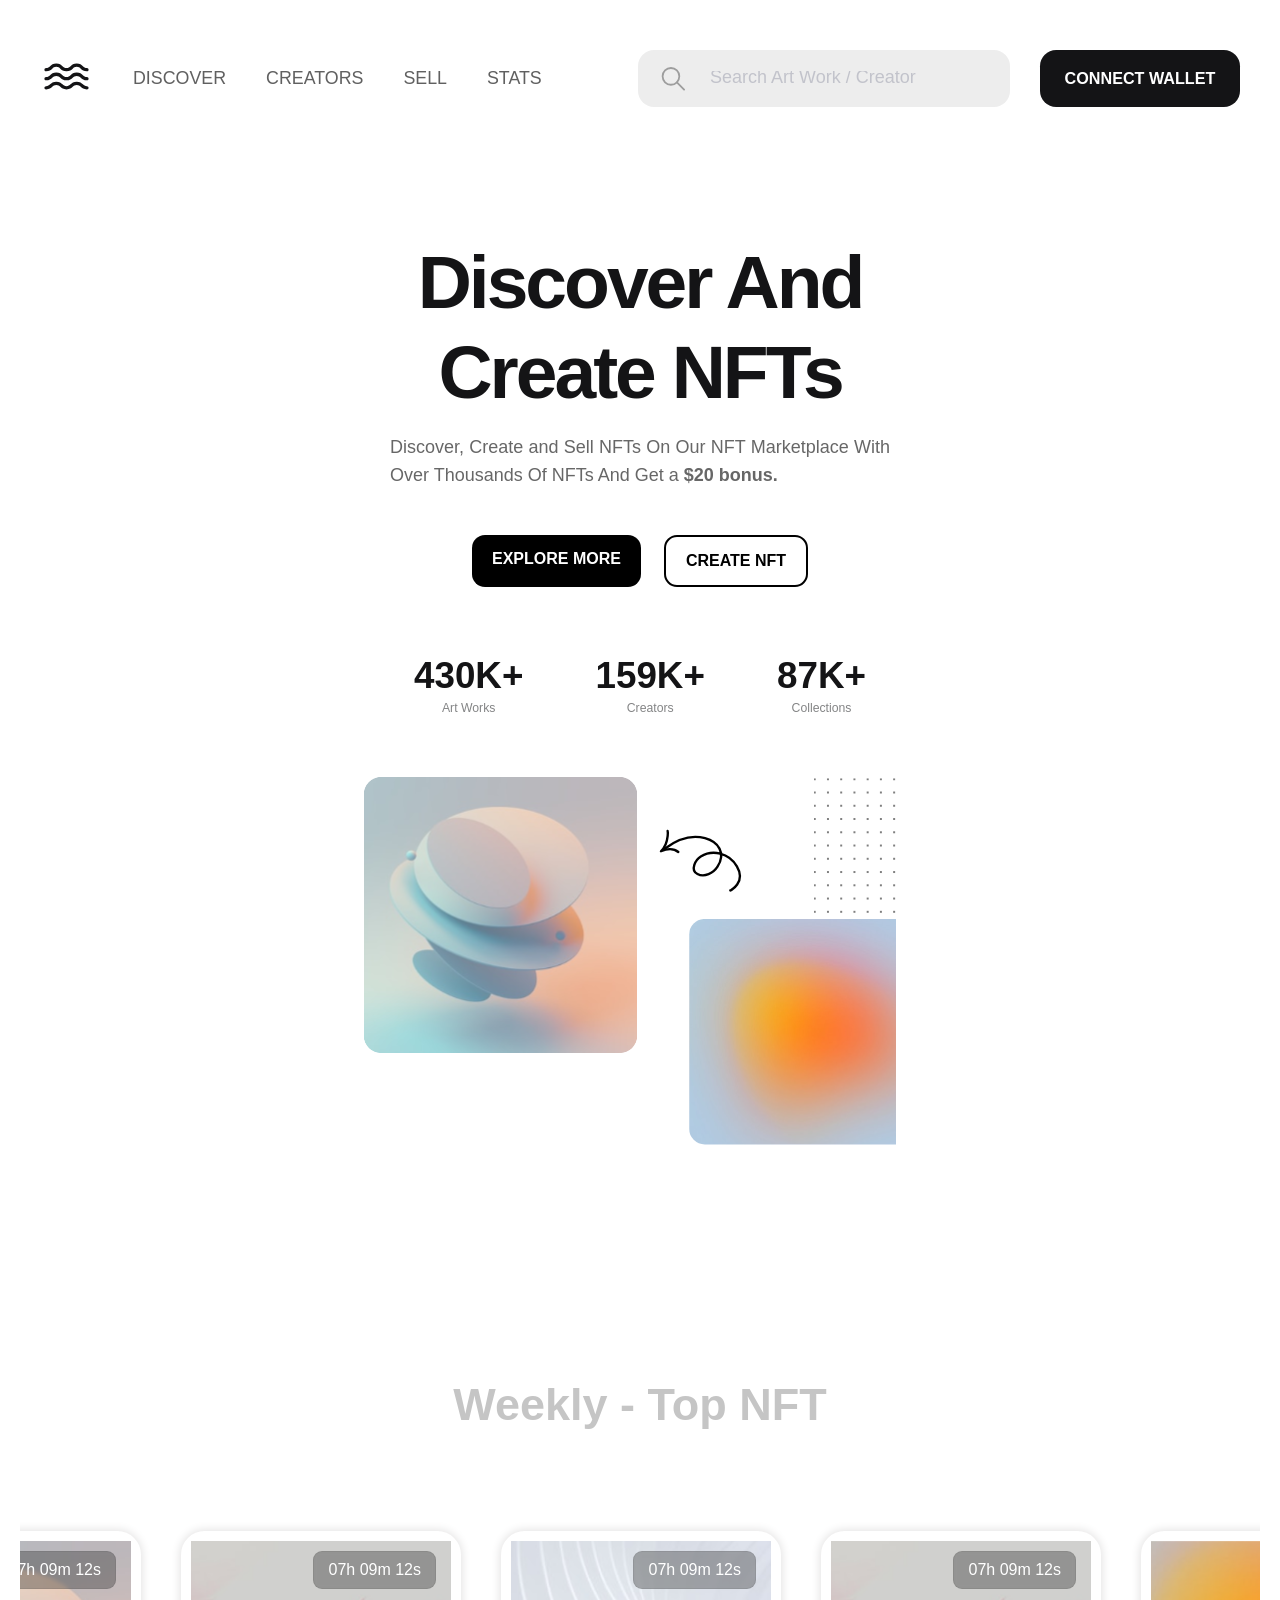
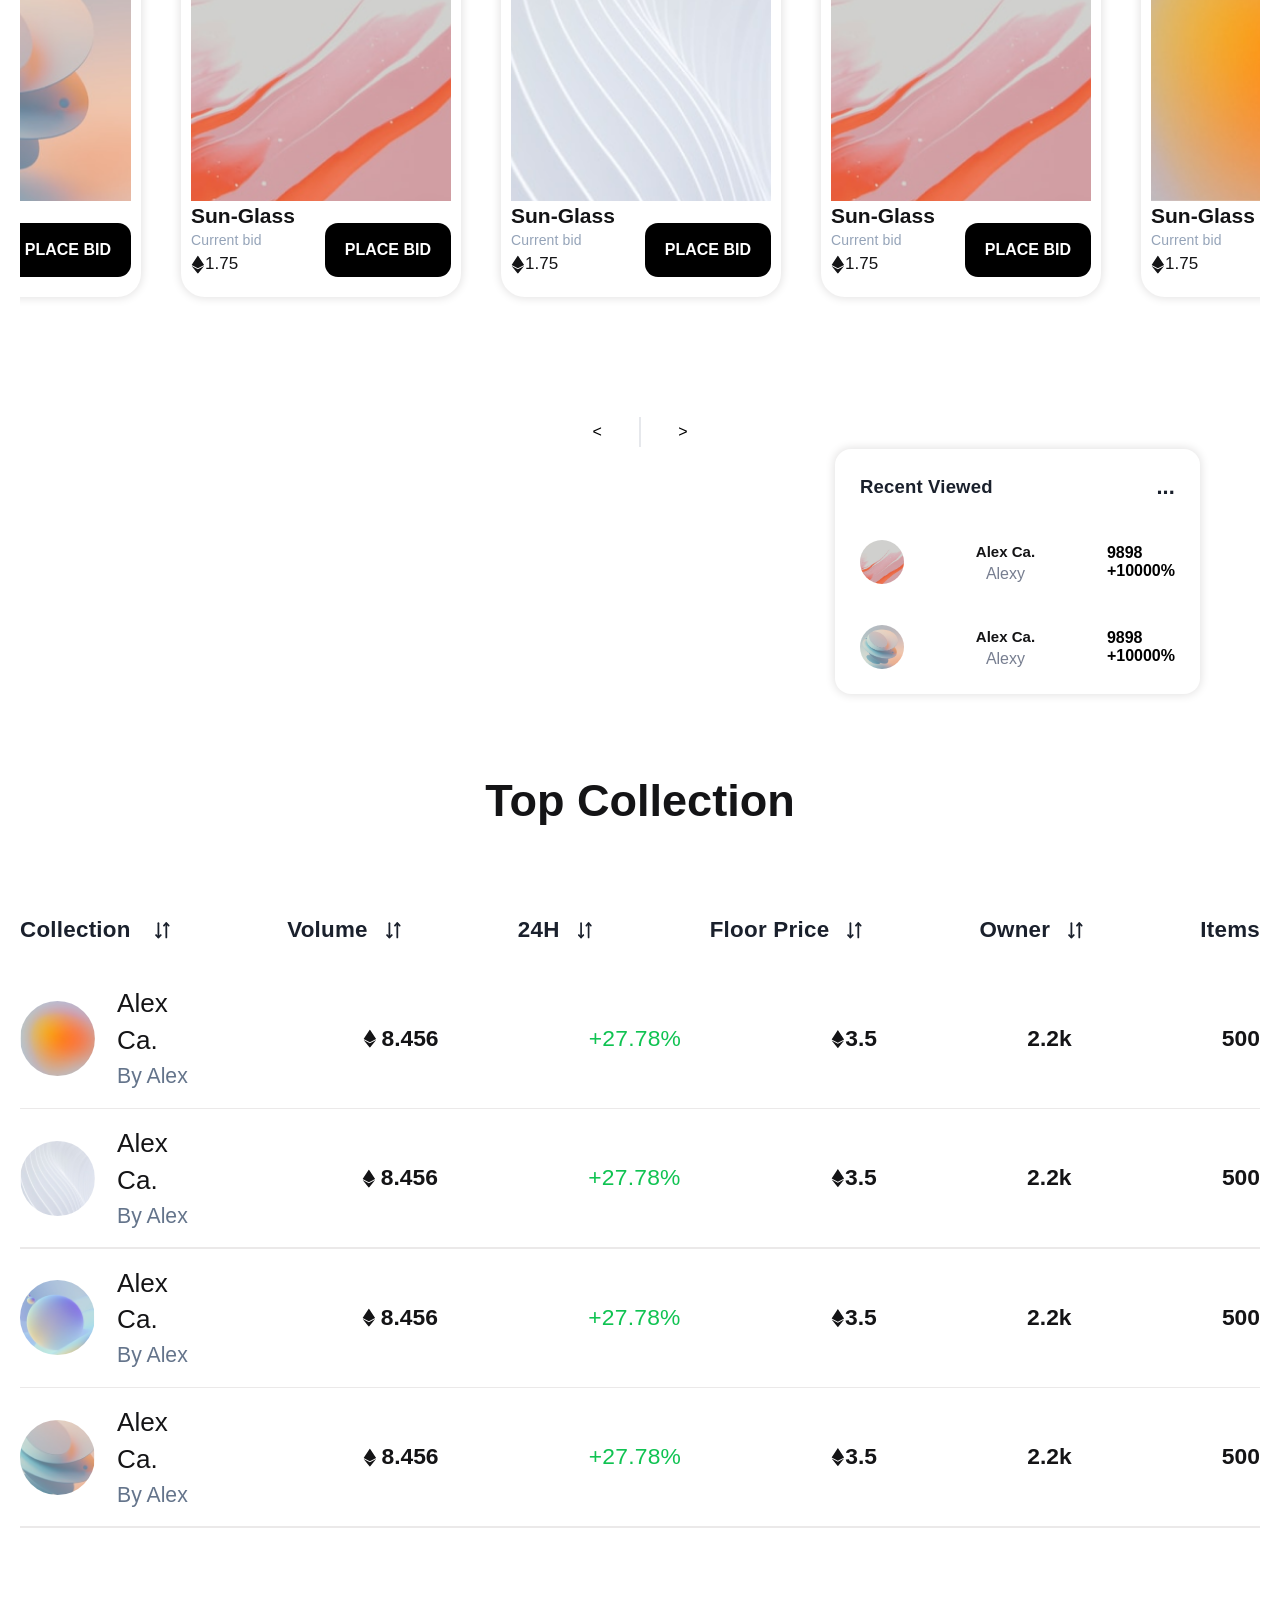
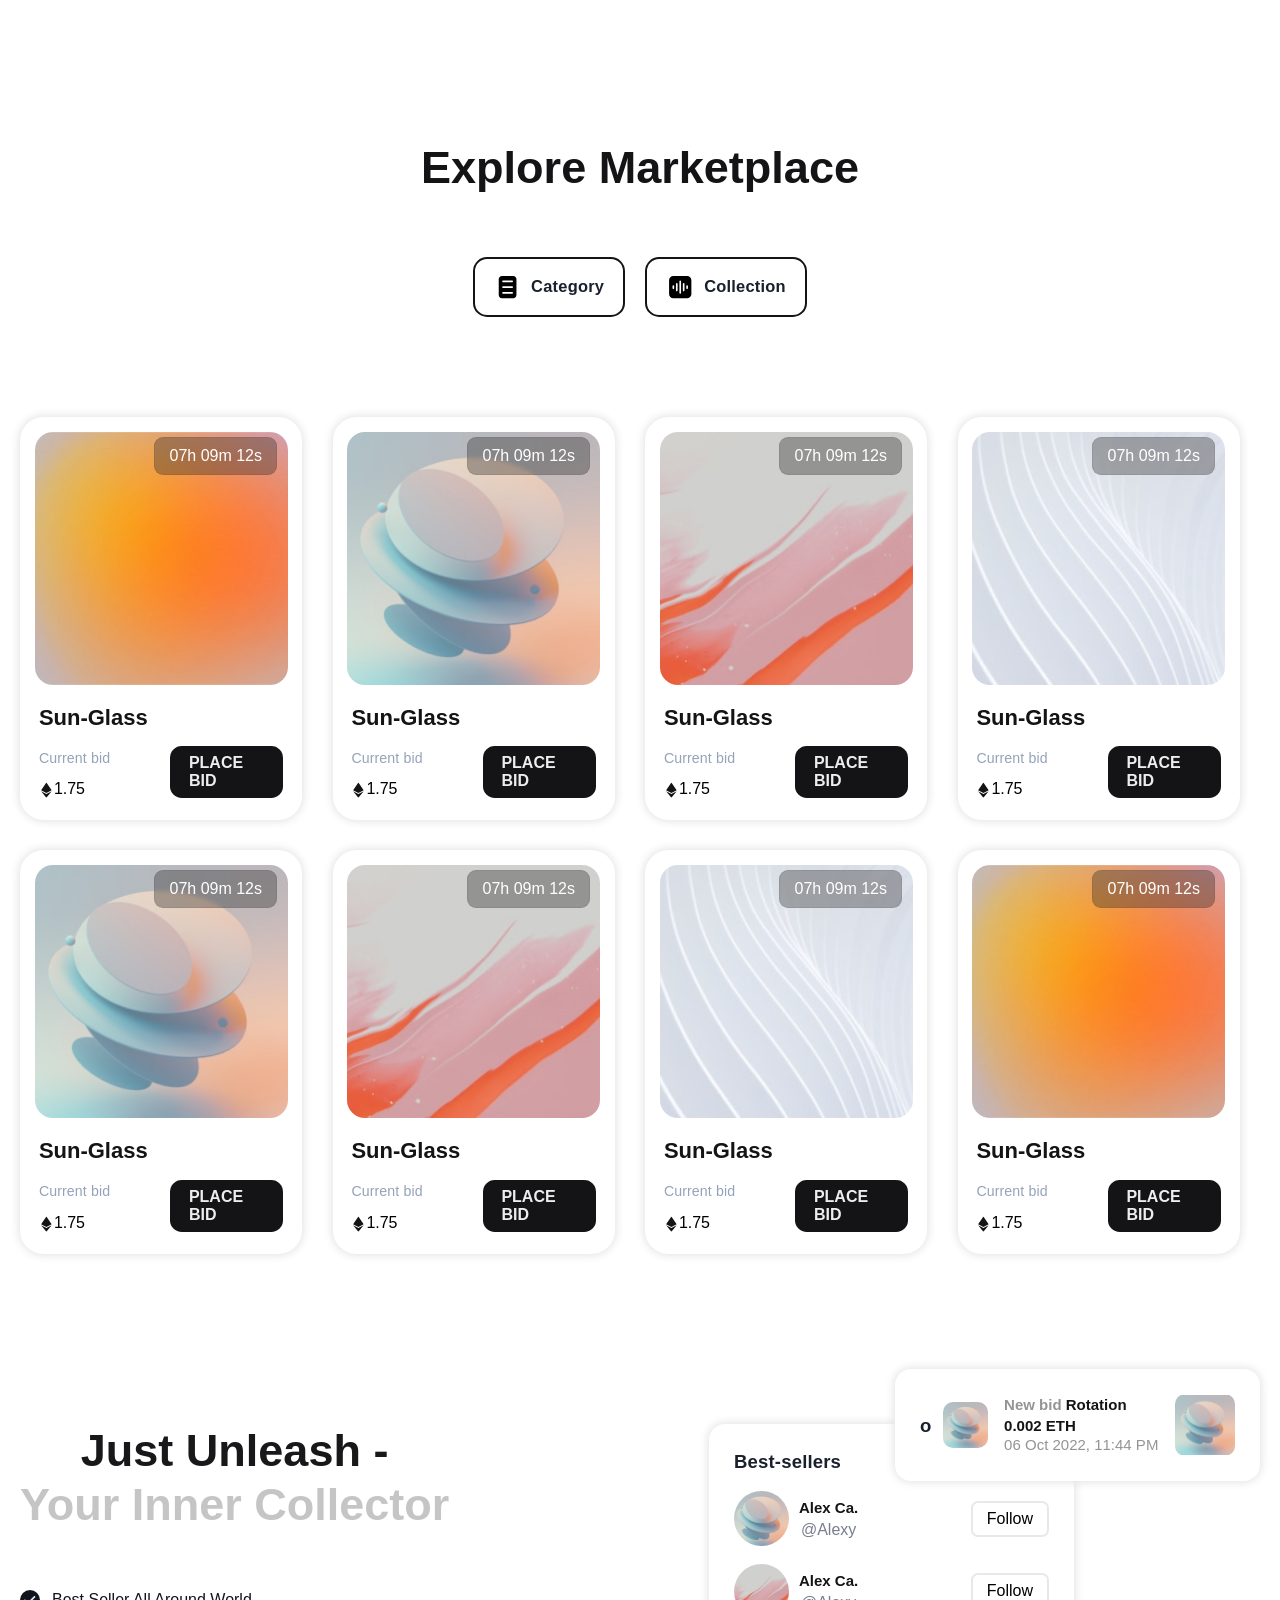
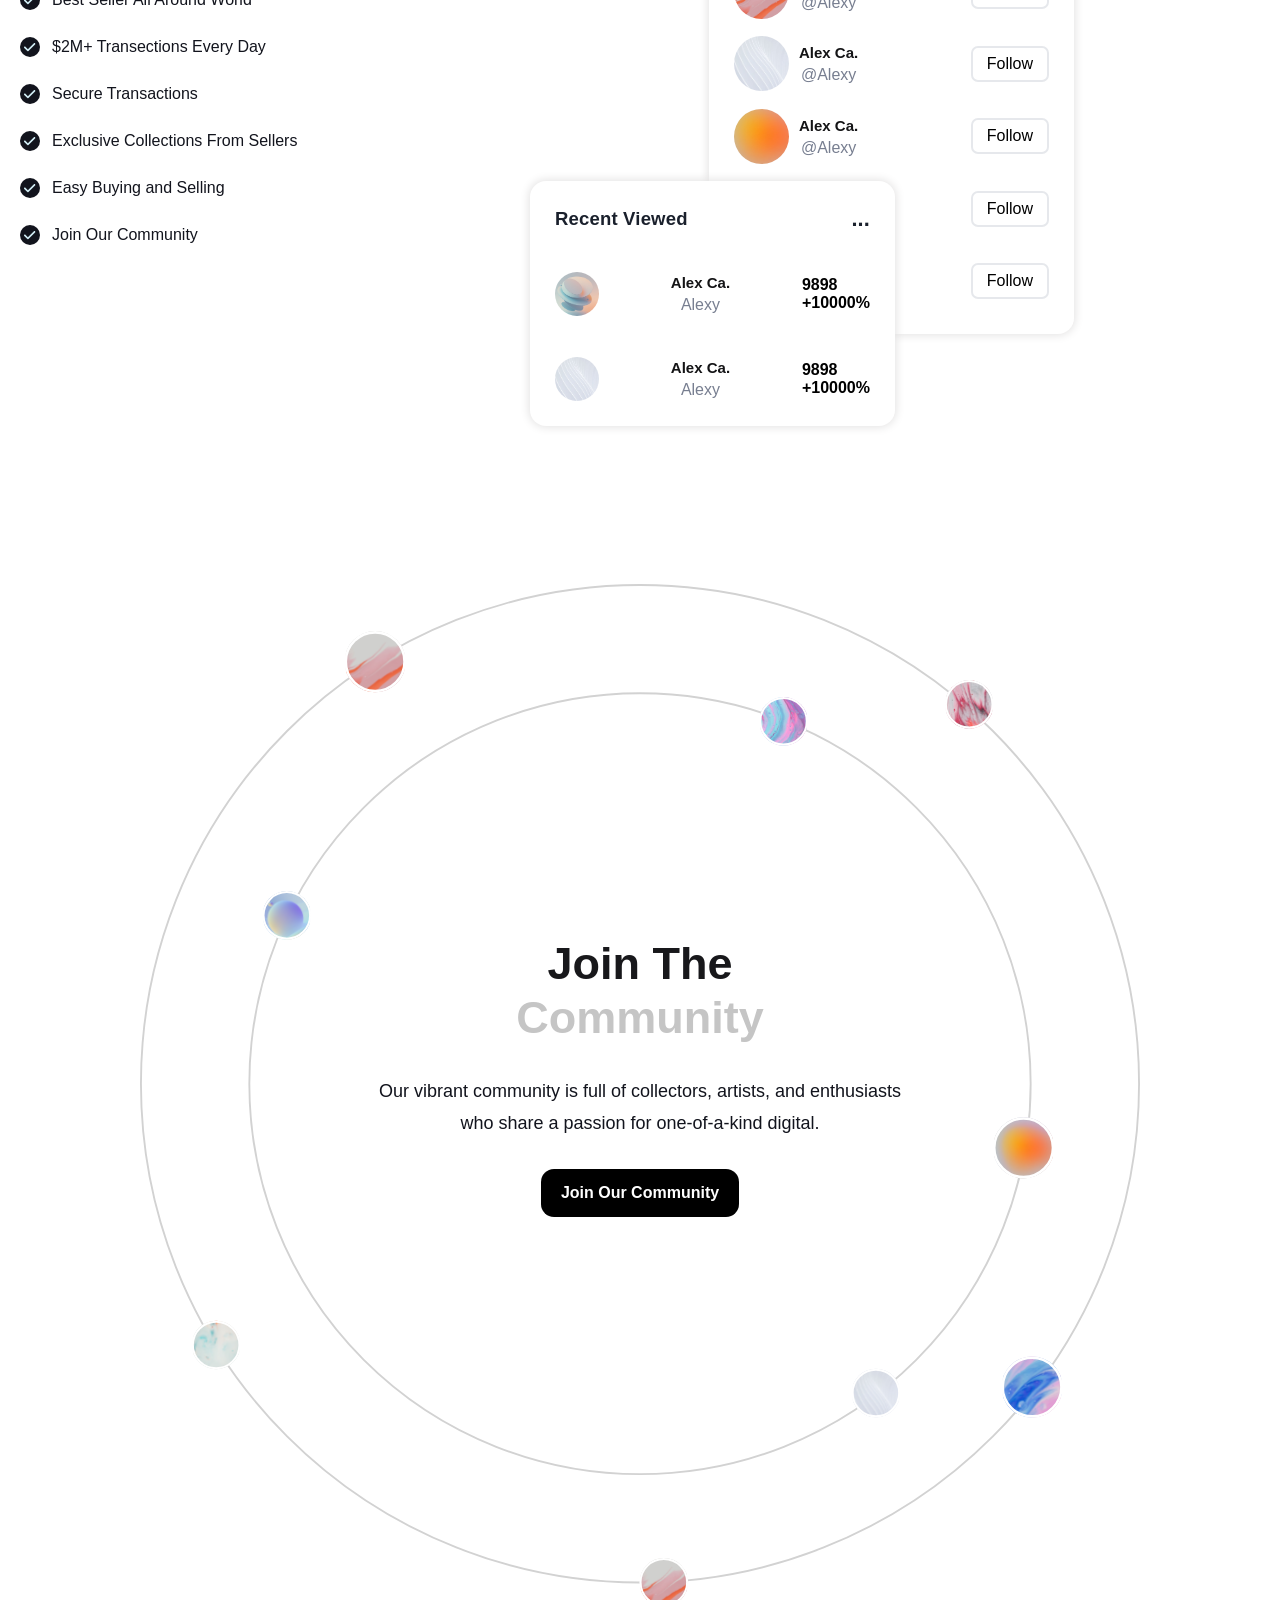
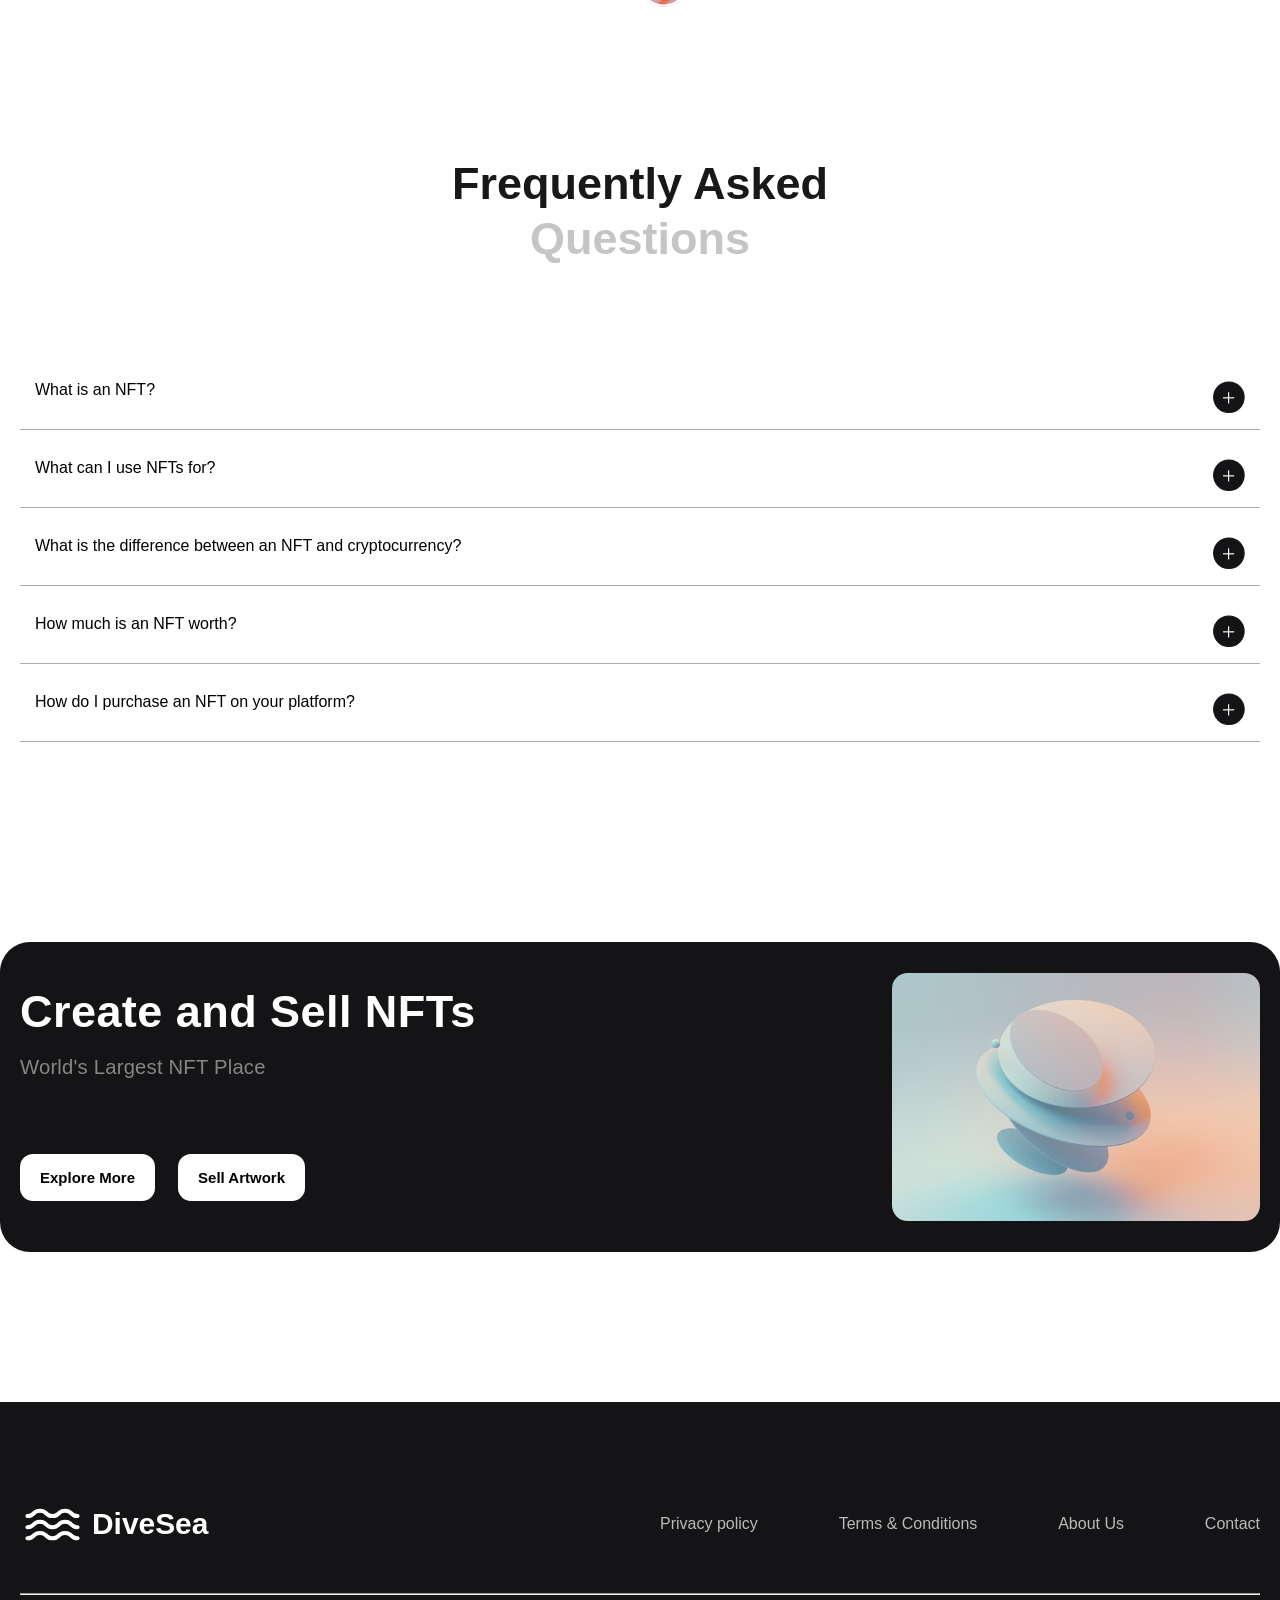
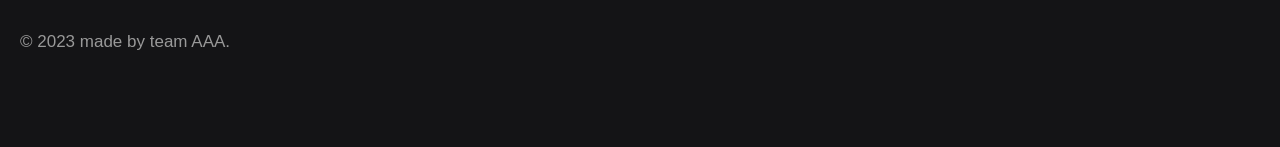
==== index.html @ f37e73a5 "navbar adaptation" ====
<!DOCTYPE html>
<html lang="en">
<head>
    <meta charset="UTF-8">
    <meta name="viewport" content="width=device-width, initial-scale=1.0">
    <meta property="og:title" content="Discover And Create NFTs" />
    <meta property="og:description" content="SOSISKA V TESTE < SAMSA" />
    <meta property="og:type" content="website" />
    <meta property="og:locale" content="en_US" />
    <!-- <meta property="og:image" content="" /> -->

    <title>DiveSea. Discover And Create NFTs</title>

    <link rel="shortcut icon" href="./images/ethereum-white.svg" type="image/x-icon">
    <link rel="stylesheet" href="./style.css">
    <link rel="stylesheet" href="./media.css">
    <link href="https://fonts.cdnfonts.com/css/inter" rel="stylesheet">
    <link rel="stylesheet" href="https://cdn.jsdelivr.net/npm/swiper@11/swiper-bundle.min.css"/>
    <link rel="stylesheet" href="https://cdnjs.cloudflare.com/ajax/libs/animate.css/4.1.1/animate.min.css"/>

    <script src="https://cdn.jsdelivr.net/npm/swiper@11/swiper-bundle.min.js"></script>
    <script src="./js/wow.min.js"></script>
    <script>
        new WOW().init();
    </script>
</head>
<body>
    <header class="container">
        <nav class="nav" id="nav">
            <ul class="nav-left" id="nav-left">
                <a href="./index.html" class="s-none" id="s-none"><img src="./images/Nav-Logo.svg" alt="" class="icon"></a>
                <a href="./html/Discover.html"><li class="header__link link">Discover</li></a>
                <a href="./html/Creators.html"><li class="header__link link">Creators</li></a>
                <a href="./html/Sell.html"><li class="header__link link">Sell</li></a>
                <a href="./html/Stats.html"><li class="header__link link">Stats</li></a>
            </ul>
            <div class="nav-right" id="nav-right">
                <div class="input nav-input">
                    <img src="./images/search.svg" alt="search">
                    <input type="text" placeholder="Search Art Work / Creator" class="input-in">
                </div>
                <a href="./html/Wallet.html" class="btn wallet">Connect Wallet <img src="" alt=""></a>
            </div>
            <img src="./images/burger-menu-svgrepo-com.svg" alt="" class="menu" id="menu">
            <div class="cover" id="cover"><img src="./images/back.svg" alt="back" class="back" id="back"></div>
        </nav>
    </header>

    <section class="landing-page pad">
        <div class="left-landing">
            <p class="big-text">Discover And Create NFTs</p>
            <p class="small-text">Discover, Create and Sell NFTs On Our NFT Marketplace With Over Thousands Of NFTs And Get a <strong>$20 bonus.</strong></p>
            <div class="two-buttons">
                <a href="#" class="ggg">EXPLORE MORE</a>
                <a href="./html/Sell.html" class="gg">CREATE NFT</a>
            </div>
            <div class="data">
                <div class="data-item">
                    <p class="bigger-text-data">430K+</p>
                    <p class="smaller-text-data">Art Works</p>
                </div>
                <div class="data-item">
                    <p class="bigger-text-data">159K+</p>
                    <p class="smaller-text-data">Creators</p>
                </div>
                <div class="data-item">
                    <p class="bigger-text-data">87K+</p>
                    <p class="smaller-text-data">Collections</p>
                </div>
            </div>
        </div>
        <div class="right-landing">
            <img src="./images/landing_left.svg" alt="" class="right-left">
            <img src="./images/landing_right.svg" alt="" class="right-right">
            <img src="./images/arrow.svg" alt="" class="right-arrow">
            <img src="./images/dots.svg" alt="" class="right-dots">
        </div>
    </section>

    <section class="page-1 pad">
        <div class="page-1-wrapper">
            <p class="page-1-top">Weekly - Top NFT</p>
            <div class="mySwiper">
                <div class="swiper-wrapper">
                    <div class="swiper-slide">
                        <div class="block-time">07h 09m 12s</div>
                        <img src="./images/image1.png" alt="image">
                        <div class="l">
                            <div class="in">
                                <p class="darker">Sun-Glass</p>
                                <p class="greyer">Current bid</p>
                                <p class="nums"><img src="./images/ethereum.svg" alt="ethereum" class="m-w-15">1.75</p>
                            </div>
                            <div class="left-btn">PLACE BID</div>
                        </div>
                    </div>
                    <div class="swiper-slide">
                        <div class="block-time">07h 09m 12s</div>
                        <img src="./images/image2.png" alt="image">
                        <div class="l">
                            <div class="in">
                                <p class="darker">Sun-Glass</p>
                                <p class="greyer">Current bid</p>
                                <p class="nums"><img src="./images/ethereum.svg" alt="ethereum" class="m-w-15">1.75</p>
                            </div>
                            <div class="left-btn">PLACE BID</div>
                        </div>
                    </div>
                    <div class="swiper-slide">
                        <div class="block-time">07h 09m 12s</div>
                        <img src="./images/image3.png" alt="image">
                        <div class="l">
                            <div class="in">
                                <p class="darker">Sun-Glass</p>
                                <p class="greyer">Current bid</p>
                                <p class="nums"><img src="./images/ethereum.svg" alt="ethereum" class="m-w-15">1.75</p>
                            </div>
                            <div class="left-btn">PLACE BID</div>
                        </div>
                    </div>
                    <div class="swiper-slide">
                        <div class="block-time">07h 09m 12s</div>
                        <img src="./images/image4.png" alt="image">
                        <div class="l">
                            <div class="in">
                                <p class="darker">Sun-Glass</p>
                                <p class="greyer">Current bid</p>
                                <p class="nums"><img src="./images/ethereum.svg" alt="ethereum" class="m-w-15">1.75</p>
                            </div>
                            <div class="left-btn">PLACE BID</div>
                        </div>
                    </div>
                    <div class="swiper-slide">
                        <div class="block-time">07h 09m 12s</div>
                        <img src="./images/image3.png" alt="image">
                        <div class="l">
                            <div class="in">
                                <p class="darker">Sun-Glass</p>
                                <p class="greyer">Current bid</p>
                                <p class="nums"><img src="./images/ethereum.svg" alt="ethereum" class="m-w-15">1.75</p>
                            </div>
                            <div class="left-btn">PLACE BID</div>
                        </div>
                    </div>
                    <div class="swiper-slide">
                        <div class="block-time">07h 09m 12s</div>
                        <img src="./images/image1.png" alt="image">
                        <div class="l">
                            <div class="in">
                                <p class="darker">Sun-Glass</p>
                                <p class="greyer">Current bid</p>
                                <p class="nums"><img src="./images/ethereum.svg" alt="ethereum" class="m-w-15">1.75</p>
                            </div>
                            <div class="left-btn">PLACE BID</div>
                        </div>
                    </div>
                    <div class="swiper-slide ">
                        <div class="block-time">07h 09m 12s</div>
                        <img src="./images/image3.png" alt="image">
                        <div class="l">
                            <div class="in">
                                <p class="darker">Sun-Glass</p>
                                <p class="greyer">Current bid</p>
                                <p class="nums"><img src="./images/ethereum.svg" alt="ethereum" class="m-w-15">1.75</p>
                            </div>
                            <div class="left-btn">PLACE BID</div>
                        </div>
                    </div>
                </div>
            </div>
            <div class="pagin">
                <div class="left arrows"><</div>
                <span></span>
                <div class="right arrows">></div>
            </div>
        </div>
    </section>

    <section class="top-collection pad">
        <div data-wow-delay="0.3s" class="recent wow animate__animated animate__fadeInRight">
            <div class="recent-text-up">
                <p>Recent Viewed</p>
                <h3>...</h3>
            </div>
            <div class="recent-block">
                <img src="./images/image3.png" alt="image">
                <div class="recent-block-name">
                    <h4>Alex Ca.</h4>
                    <p>Alexy</p>
                </div>
                <div class="recent-block-price">
                    <h4>9898</h4>
                    <h4>+10000%</h4>
                </div>
            </div>
            <div class="recent-block">
                <img src="./images/image2.png" alt="image">
                <div class="recent-block-name">
                    <h4>Alex Ca.</h4>
                    <p>Alexy</p>
                </div>
                <div class="recent-block-price">
                    <h4>9898</h4>
                    <h4>+10000%</h4>
                </div>
            </div>
        </div>

        <h1 class="h1">Top Collection</h1>
        
        <div class="top-collection-names">
            <div class="head">
                <div class="cell" id="collection">Collection 
                    <img src="./images/arrows-down-up.svg" alt=".">
                </div>
                <div class="cell" id="volume">Volume
                    <img src="./images/arrows-down-up.svg" alt=".">
                </div>
                <div class="cell soon-none" id="h24">24H
                    <img src="./images/arrows-down-up.svg" alt=".">

                </div>
                <div class="cell soon-none" id="price">Floor Price
                    <img src="./images/arrows-down-up.svg" alt=".">

                </div>
                <div class="cell soon-none" id="owner">Owner
                    <img src="./images/arrows-down-up.svg" alt=".">
                </div>
                <div class="cell soon-none" id="items">Items</div>
            </div>
            <br>
            <div class="stats">
                <div data-wow-delay="0.3s" class="stat wow animate__animated animate__fadeInRight">
                    <div class="profile">
                        <img src="./images/stats-circle-img1.png" alt="">
                        <div class="name">
                            <h5>Alex Ca.</h5>
                            <p>By Alex</p>
                        </div>
                    </div>
                    <div class="eth">
                        <img src="./images/ethereum.svg" alt=""> 
                        <p>8.456</p>
                    </div>
                    <div class="green-text soon-none">
                        +27.78%
                    </div>
                    <div class="floor-price soon-none">
                        <img src="./images/ethereum.svg" alt=""><p> 3.5</p>
                    </div>
                    <div class="owner soon-none">
                        <p>2.2k</p>
                    </div>
                    <div class="items soon-none">
                        <p>500</p>
                    </div>
                </div>
                <br>
                <div class="line"></div>
                <br>
                <div data-wow-delay="0.4s" class="stat wow animate__animated animate__fadeInLeft">
                    <div class="profile">
                        <img src="./images/stats-circle-img2.png" alt="">
                        <div class="name">
                            <h5>Alex Ca.</h5>
                            <p>By Alex</p>
                        </div>
                    </div>
                    <div class="eth">
                        <img src="./images/ethereum.svg" alt=""> 
                        <p>8.456</p>
                    </div>
                    <div class="green-text soon-none">
                        +27.78%
                    </div>
                    <div class="floor-price soon-none">
                        <img src="./images/ethereum.svg" alt=""><p> 3.5</p>
                    </div>
                    <div class="owner soon-none">
                        <p>2.2k</p>
                    </div>
                    <div class="items soon-none">
                        <p>500</p>
                    </div>
                </div>
                <br>
                <div class="line"></div>
                <br>
                <div data-wow-delay="0.5s" class="stat wow animate__animated animate__fadeInRight">
                    <div class="profile">
                        <img src="./images/stats-circle-img3.png" alt="">
                        <div class="name">
                            <h5>Alex Ca.</h5>
                            <p>By Alex</p>
                        </div>
                    </div>
                    <div class="eth">
                        <img src="./images/ethereum.svg" alt=""> 
                        <p>8.456</p>
                    </div>
                    <div class="green-text soon-none">
                        +27.78%
                    </div>
                    <div class="floor-price soon-none">
                        <img src="./images/ethereum.svg" alt=""><p> 3.5</p>
                    </div>
                    <div class="owner soon-none">
                        <p>2.2k</p>
                    </div>
                    <div class="items soon-none">
                        <p>500</p>
                    </div>
                </div>
                <br>
                <div class="line"></div>
                <br>
                <div data-wow-delay="0.6s" class="stat wow animate__animated animate__fadeInLeft">
                    <div class="profile">
                        <img src="./images/stats-circle-img4.png" alt="">
                        <div class="name">
                            <h5>Alex Ca.</h5>
                            <p>By Alex</p>
                        </div>
                    </div>
                    <div class="eth">
                        <img src="./images/ethereum.svg" alt=""> 
                        <p>8.456</p>
                    </div>
                    <div class="green-text soon-none">
                        +27.78%
                    </div>
                    <div class="floor-price soon-none">
                        <img src="./images/ethereum.svg" alt=""><p> 3.5</p>
                    </div>
                    <div class="owner soon-none">
                        <p>2.2k</p>
                    </div>
                    <div class="items soon-none">
                        <p>500</p>
                    </div>
                </div>
                <br>
                <div class="line"></div>
                <br>
            </div>

        </div>
    </section>

    <section class="explore pad">
        <div class="h1">Explore Marketplace</div>
        <!-- <div class="explore-top">
            <div class="explore-button">All</div>
            <div class="explore-button">Category</div>
            <div class="explore-button">Collection</div>
            <div class="explore-button">Price</div>
        </div> -->
        <div class="filter">
            <a href="./html/whyara.html"><img src="./images/Category.svg" alt=".">Category</a>
            <a href="./html/collection.html"><img src="./images/Collection.svg" alt=".">Collection</a>
        </div>
        <div class="row">
            <div data-wow-delay="0.2s" class="card wow animate__animated animate__fadeInRight">
                <div class="block-time">07h 09m 12s</div>
                <img src="./images/image1.png" alt="image">
                <br>
                <div class="discription">
                    <h3>Sun-Glass</h3>
                    <h4>Current bid</h4>
                    <div class="card-price">
                        <img src="./images/ethereum.svg" alt="btc" style="width: 15px; height: 16px;">
                        <p>1.75</p>
                        <a href="#">PLACE BID</a>
                    </div>
                </div>
            </div>
            <div data-wow-delay="0.3s" class="card wow animate__animated animate__fadeInRight">
                <div class="block-time">07h 09m 12s</div>
                <img src="./images/image2.png" alt="image">
                <br>
                <div class="discription">
                    <h3>Sun-Glass</h3>
                    <h4>Current bid</h4>
                    <div class="card-price">
                        <img src="./images/ethereum.svg" alt="btc" style="width: 15px; height: 16px;">
                        <p>1.75</p>
                        <a href="#">PLACE BID</a>
                    </div>
                </div>
            </div>
            <div data-wow-delay="0.4s" class="card wow animate__animated animate__fadeInRight">
                <div class="block-time">07h 09m 12s</div>
                <img src="./images/image3.png" alt="image">
                <br>
                <div class="discription">
                    <h3>Sun-Glass</h3>
                    <h4>Current bid</h4>
                    <div class="card-price">
                        <img src="./images/ethereum.svg" alt="btc" style="width: 15px; height: 16px;">
                        <p>1.75</p>
                        <a href="#">PLACE BID</a>
                    </div>
                </div>
            </div>
            <div data-wow-delay="0.5s" class="card wow animate__animated animate__fadeInRight">
                <div class="block-time">07h 09m 12s</div>
                <img src="./images/image4.png" alt="image">
                <br>
                <div class="discription">
                    <h3>Sun-Glass</h3>
                    <h4>Current bid</h4>
                    <div class="card-price">
                        <img src="./images/ethereum.svg" alt="btc" style="width: 15px; height: 16px;">
                        <p>1.75</p>
                        <a href="#">PLACE BID</a>
                    </div>
                </div>
            </div>
            <div data-wow-delay="0.2s" class="card wow animate__animated animate__fadeInRight">
                <div class="block-time">07h 09m 12s</div>
                <img src="./images/image2.png" alt="image">
                <br>
                <div class="discription">
                    <h3>Sun-Glass</h3>
                    <h4>Current bid</h4>
                    <div class="card-price">
                        <img src="./images/ethereum.svg" alt="btc" style="width: 15px; height: 16px;">
                        <p>1.75</p>
                        <a href="#">PLACE BID</a>
                    </div>
                </div>
            </div>
            <div data-wow-delay="0.3s" class="card wow animate__animated animate__fadeInRight">
                <div class="block-time">07h 09m 12s</div>
                <img src="./images/image3.png" alt="image">
                <br>
                <div class="discription">
                    <h3>Sun-Glass</h3>
                    <h4>Current bid</h4>
                    <div class="card-price">
                        <img src="./images/ethereum.svg" alt="btc" style="width: 15px; height: 16px;">
                        <p>1.75</p>
                        <a href="#">PLACE BID</a>
                    </div>
                </div>
            </div>
            <div data-wow-delay="0.4s" class="card wow animate__animated animate__fadeInRight">
                <div class="block-time">07h 09m 12s</div>
                <img src="./images/image4.png" alt="image">
                <br>
                <div class="discription">
                    <h3>Sun-Glass</h3>
                    <h4>Current bid</h4>
                    <div class="card-price">
                        <img src="./images/ethereum.svg" alt="btc" style="width: 15px; height: 16px;">
                        <p>1.75</p>
                        <a href="#">PLACE BID</a>
                    </div>
                </div>
            </div>
            <div data-wow-delay="0.5s" class="card wow animate__animated animate__fadeInRight">
                <div class="block-time">07h 09m 12s</div>
                <img src="./images/image1.png" alt="image">
                <br>
                <div class="discription">
                    <h3>Sun-Glass</h3>
                    <h4>Current bid</h4>
                    <div class="card-price">
                        <img src="./images/ethereum.svg" alt="btc" style="width: 15px; height: 16px;">
                        <p>1.75</p>
                        <a href="#">PLACE BID</a>
                    </div>
                </div>
            </div>
        </div>
    </section>

    <section class="all-padding just-unleash pad">
        <div class="text-ul">
            <div style="text-align: center;">
                <p class="join-community-text-top">Just Unleash -</p>
                <p class="join-community-text-bottom">Your Inner Collector</p>
            </div>
            
            <ul class="just-unleash-ul">
                <li><img src="./images/checked.svg" alt="deffinetly not x">Best Seller All Around World</li>
                <li><img src="./images/checked.svg" alt="deffinetly not x">$2M+ Transections Every Day</li>
                <li><img src="./images/checked.svg" alt="deffinetly not x">Secure Transactions</li>
                <li><img src="./images/checked.svg" alt="deffinetly not x">Exclusive Collections From Sellers</li>
                <li><img src="./images/checked.svg" alt="deffinetly not x">Easy Buying and Selling</li>
                <li><img src="./images/checked.svg" alt="deffinetly not x">Join Our Community</li>
            </ul>
        </div>

        <div class="recent-best">
            <div data-wow-delay="0.4s" class="recent wow animate__animated animate__fadeInRight recent-position">
                <div class="recent-text-up">
                    <p>Recent Viewed</p>
                    <h3>...</h3>
                </div>
                <div class="recent-block">
                    <img src="./images/image2.png" alt="image">
                    <div class="recent-block-name">
                        <h4>Alex Ca.</h4>
                        <p>Alexy</p>
                    </div>
                    <div class="recent-block-price">
                        <h4>9898</h4>
                        <h4>+10000%</h4>
                    </div>
                </div>
                <div class="recent-block">
                    <img src="./images/image4.png" alt="image">
                    <div class="recent-block-name">
                        <h4>Alex Ca.</h4>
                        <p>Alexy</p>
                    </div>
                    <div class="recent-block-price">
                        <h4>9898</h4>
                        <h4>+10000%</h4>
                    </div>
                </div>
            </div>
            
            <div data-wow-delay="0.3s" class="recent wow animate__animated animate__fadeInRight recent-position-2">
                <div class="recent-text-up">
                    <p>Best-sellers</p>
                    <h3>...</h3>
                </div>

                <div class="recent-block">
                    <div class="recent-block-name-wrapper">
                        <img src="./images/image2.png" alt="image">
                        <div class="recent-block-name">
                            <h4>Alex Ca.</h4>
                            <p>@Alexy</p>
                        </div>
                    </div>
                    <div class="recent-block-button">Follow</div>
                </div>
                <div class="recent-block">
                    <div class="recent-block-name-wrapper">
                        <img src="./images/image3.png" alt="image">
                        <div class="recent-block-name">
                            <h4>Alex Ca.</h4>
                            <p>@Alexy</p>
                        </div>
                    </div>
                    <div class="recent-block-button">Follow</div>
                </div>
                <div class="recent-block">
                    <div class="recent-block-name-wrapper">
                        <img src="./images/image4.png" alt="image">
                        <div class="recent-block-name">
                            <h4>Alex Ca.</h4>
                            <p>@Alexy</p>
                        </div>
                    </div>
                    <div class="recent-block-button">Follow</div>
                </div>
                <div class="recent-block">
                    <div class="recent-block-name-wrapper">
                        <img src="./images/image1.png" alt="image">
                        <div class="recent-block-name">
                            <h4>Alex Ca.</h4>
                            <p>@Alexy</p>
                        </div>
                    </div>
                    <div class="recent-block-button">Follow</div>
                </div>
                <div class="recent-block">
                    <div class="recent-block-name-wrapper">
                        <img src="./images/image2.png" alt="image">
                        <div class="recent-block-name">
                            <h4>Alex Ca.</h4>
                            <p>@Alexy</p>
                        </div>
                    </div>
                    <div class="recent-block-button">Follow</div>
                </div>
                <div class="recent-block">
                    <div class="recent-block-name-wrapper">
                        <img src="./images/image3.png" alt="image">
                        <div class="recent-block-name">
                            <h4>Alex Ca.</h4>
                            <p>@Alexy</p>
                        </div>
                    </div>
                    <div class="recent-block-button">Follow</div>
                </div>
            </div>

            <div data-wow-delay="0.5s" class="recent new-bid wow animate__animated animate__fadeInRight recent-position-3">
                <div class="recent-text-up new-bid-fec">
                    <p>o</p>
                    <img src="./images/landing_left.svg" alt="image" class="recent-left">
                </div>

                <div class="recent-block">
                    <div class="recent-block-name">
                        <h4><span>New bid </span> Rotation</h4>
                        <h3>0.002 ETH</h3>
                        <span>06 Oct 2022, 11:44 PM</span>
                    </div>
                </div>
                <img src="./images/landing_left.svg" alt="image" class="recent-right">
            </div>
        </div>
    </section>
    

    <section data-wow-delay="0.5s" class="join-community wow animate__animated animate__fadeInUp pad">
        <img src="./images/Join Community.svg" alt="join the Community" style="max-width: 1000px; width: 100%;">
        <div class="join-community-text">
            <div>
                <p class="join-community-text-top">Join The</p>
                <p class="join-community-text-bottom">Community</p>
            </div>
            <p class="join-community-text-mid">
                Our vibrant community is full of collectors, artists, and enthusiasts <br> who share a passion for one-of-a-kind digital.
            </p>
            <div class="jjj">Join Our Community</div>
        </div>
    </section>

    
    <section class="m-w pad">
        <div class="center">
            <p class="join-community-text-top">Frequently Asked</p>
            <p class="join-community-text-bottom">Questions</p>
        </div>
        <ul class="flex-ul">
            <li data-wow-delay="0.3s" class="g wow animate__animated animate__fadeInRight"><p>What is an NFT?</p><img src="./images/plus.svg" alt="" class="plus"></li>
            <li data-wow-delay="0.4s" class="g wow animate__animated animate__fadeInLeft"><p>What can I use NFTs for?</p><img src="./images/plus.svg" alt="" class="plus"></li>
            <li data-wow-delay="0.5s" class="g wow animate__animated animate__fadeInRight"><p>What is the difference between an NFT and cryptocurrency?</p><img src="./images/plus.svg" alt="" class="plus"></li>
            <li data-wow-delay="0.6s" class="g wow animate__animated animate__fadeInLeft"><p>How much is an NFT worth?</p><img src="./images/plus.svg" alt="" class="plus"></li>
            <li data-wow-delay="0.7s" class="g wow animate__animated animate__fadeInRight"><p>How do I purchase an NFT on your platform?</p><img src="./images/plus.svg" alt="" class="plus"></li>
        </ul>
    </section>

    <section class="m-w wrapped-d pad">
        <div class="left-d">
            <div class="left-d-text">
                <h1>Create and Sell NFTs</h1> <br>
                <p>World's Largest NFT Place</p>
            </div>
            <div class="two-buttons left-d-b">
                <a href="#" class="ppp">Explore More</a>
                <a href="./html/Sell.html" class="ppp">Sell Artwork</a>
            </div>
        </div>
        <img src="./images/landing_left_wide.svg" class="right-d"></img>
        <!-- <img src="./images/Rectangle 2.png" class="right-d-b"></img> -->
    </section>

    <footer class="m-w">
        <div class="unit">
            <a href="./index.html">
                <div id="logo">
                    <img src="./images/footer-logo.svg" alt="logo">
                    <h3>DiveSea</h3>
                </div>
            </a>
            <div id="footer-menu">
                <ul id="footer-links">
                    <li><a href="#footer-links">Privacy policy</a></li>
                    <li><a href="#footer-links">Terms & Conditions</a></li>
                    <li><a href="#footer-links">About Us</a></li>
                    <li><a href="#footer-links">Contact</a></li>
                </ul>
            </div>
        </div>
        <hr class="hr">
        <div class="lower">
            <h3>© 2023 made by team AAA.</h3>
        </div>
    </footer>

    <script>
        let swiper = new Swiper(".mySwiper", {
            loop: true,
            slidesPerView: "auto",
            navigation: {
              nextEl: ".right",
              prevEl: ".left",
            },
            spaceBetween: 40,
            breakpoints: {
                200: {
                    slidesPerView: 1,
                    loop: false,
                    width: 280
                },
                465: {
                    slidesPerView: 'auto',
                } 
            }
        });
    </script>

    <script src="./js/script.js"></script>
    <script src="./js/media.js"></script>
</body>
</html>
---- style.css ----
* {
  margin: 0;
  padding: 0;
  -webkit-box-sizing: border-box;
          box-sizing: border-box;
  font-family: "Segoe UI", Tahoma, Geneva, Verdana, sans-serif;
}

a {
  text-decoration: none;
  color: white;
}

ul {
  list-style: none;
}

body {
  background-color: #ffffff;
  color: rgb(0, 0, 0);
}

input {
  background-color: transparent;
  border: none;
  -webkit-appearance: none;
     -moz-appearance: none;
          appearance: none;
  outline: none;
}

.container {
  max-width: 1300px;
  width: 100%;
  margin: auto;
  padding: 50px 0 0 0;
}

.nav,
.nav-right,
.nav-left {
  display: -webkit-box;
  display: -ms-flexbox;
  display: flex;
  -webkit-box-align: center;
      -ms-flex-align: center;
          align-items: center;
}

.header__link {
  color: #606060;
  font-size: 17.829px;
  font-weight: 500;
  line-height: 26.743px;
  text-transform: uppercase;
  -webkit-transition: 0.2s;
  transition: 0.2s;
}

.header__link:hover {
  -webkit-transition: 0.2s;
  transition: 0.2s;
  -webkit-transform: scale(1.1);
          transform: scale(1.1);
}

.nav {
  -webkit-box-pack: justify;
      -ms-flex-pack: justify;
          justify-content: space-between;
}

.nav-left {
  gap: 55px;
}

.nav-right {
  gap: 30px;
}

.input {
  display: -webkit-box;
  display: -ms-flexbox;
  display: flex;
  -webkit-box-align: center;
      -ms-flex-align: center;
          align-items: center;
  gap: 25px;
  background-color: #EDEDED;
  border-radius: 16.172px;
  height: 57px;
  padding-left: 23px;
  padding-right: 15px;
}

.input-in {
  width: 285px;
}

.input-in::-webkit-input-placeholder {
  color: #C2C3CB;
  font-size: 18px;
  font-weight: 500;
}

.input-in::-moz-placeholder {
  color: #C2C3CB;
  font-size: 18px;
  font-weight: 500;
}

.input-in:-ms-input-placeholder {
  color: #C2C3CB;
  font-size: 18px;
  font-weight: 500;
}

.input-in::-ms-input-placeholder {
  color: #C2C3CB;
  font-size: 18px;
  font-weight: 500;
}

.input-in::placeholder {
  color: #C2C3CB;
  font-size: 18px;
  font-weight: 500;
}

.btn {
  color: #FFF;
  font-size: 16.172px;
  font-weight: 600;
  line-height: 24.258px;
  text-transform: uppercase;
  border-radius: 16.172px;
  background: #141416;
  border: none;
  width: 200px;
  height: 57px;
  display: -webkit-box;
  display: -ms-flexbox;
  display: flex;
  -webkit-box-align: center;
      -ms-flex-align: center;
          align-items: center;
  -webkit-box-pack: center;
      -ms-flex-pack: center;
          justify-content: center;
  -webkit-transition: 0.3s;
  transition: 0.3s;
}

.btn:hover {
  background-color: grey;
  -webkit-transition: 0.3s;
  transition: 0.3s;
  color: #000;
}

.big-text {
  color: #141416;
  font-size: 75px;
  font-style: normal;
  font-weight: 700;
  line-height: 120%;
  letter-spacing: -3px;
  text-transform: capitalize;
  max-width: 560px;
  width: 100%;
}

.small-text {
  color: #676767;
  text-align: justify;
  font-size: 18px;
  font-style: normal;
  font-weight: 400;
  line-height: 28px;
  max-width: 500px;
  width: 100%;
}

.two-buttons {
  display: -webkit-box;
  display: -ms-flexbox;
  display: flex;
  gap: 23px;
  margin-top: 30px;
  max-width: -webkit-fit-content;
  max-width: -moz-fit-content;
  max-width: fit-content;
}

.ggg {
  background-color: black;
  color: white;
  font-size: 16px;
  font-weight: 600;
  padding: 15px 20px;
  border-radius: 13px;
  -webkit-transition: 0.3s;
  transition: 0.3s;
}

.ggg:hover {
  background-color: gray;
  color: #000;
}

.gg {
  border: 2px solid black;
  border-radius: 13px;
  font-size: 16px;
  font-weight: 600;
  padding: 15px 20px;
  -webkit-transition: 0.3s;
  transition: 0.3s;
  color: #000;
}

.gg:hover {
  background-color: black;
  color: white;
}

.landing-page {
  max-width: 1300px;
  width: 100%;
  margin: auto;
  padding: 130px 0 160px 0;
  display: -webkit-box;
  display: -ms-flexbox;
  display: flex;
  -webkit-box-pack: justify;
      -ms-flex-pack: justify;
          justify-content: space-between;
  overflow-x: hidden;
}

.left-landing {
  display: -webkit-box;
  display: -ms-flexbox;
  display: flex;
  -webkit-box-orient: vertical;
  -webkit-box-direction: normal;
      -ms-flex-direction: column;
          flex-direction: column;
  gap: 16px;
  max-width: -webkit-fit-content;
  max-width: -moz-fit-content;
  max-width: fit-content;
  width: 100%;
}

.data {
  display: -webkit-box;
  display: -ms-flexbox;
  display: flex;
  -webkit-box-pack: justify;
      -ms-flex-pack: justify;
          justify-content: space-between;
  max-width: 452px;
  width: 100%;
  margin-top: 50px;
}

.bigger-text-data {
  color: #141416;
  font-size: 36.771px;
  font-style: normal;
  font-weight: 600;
  line-height: 45.964px;
}

.smaller-text-data {
  color: #848586;
  font-size: 12.257px;
  font-style: normal;
  font-weight: 500;
  line-height: 18.386px;
}

.right-dots {
  position: relative;
  left: 42px;
  bottom: 200px;
}

.right-right {
  position: absolute;
  top: 450px;
}

.right-left {
  position: relative;
  right: 70px;
  border-radius: 25px;
}

.right-arrow {
  position: relative;
  bottom: 200px;
  right: 50px;
}

.swiper-slide {
  max-width: 280px;
  width: 100%;
  padding: 10px 10px 20px 10px;
  margin: 0;
  display: -webkit-box !important;
  display: -ms-flexbox !important;
  display: flex !important;
  -webkit-box-orient: vertical;
  -webkit-box-direction: normal;
      -ms-flex-direction: column;
          flex-direction: column;
  border-radius: 23.525px;
  background: #FFF;
  -webkit-box-shadow: #e2e1e1 0 0 10px 1px;
          box-shadow: #e2e1e1 0 0 10px 1px;
  -webkit-transition: 0.4s !important;
  transition: 0.4s !important;
}

.l {
  display: -webkit-box;
  display: -ms-flexbox;
  display: flex;
  -webkit-box-align: end;
      -ms-flex-align: end;
          align-items: flex-end;
  -webkit-box-pack: justify;
      -ms-flex-pack: justify;
          justify-content: space-between;
}

.in {
  display: -webkit-box !important;
  display: -ms-flexbox !important;
  display: flex !important;
  -webkit-box-orient: vertical;
  -webkit-box-direction: normal;
      -ms-flex-direction: column;
          flex-direction: column;
}

.first-swiper-block img {
  max-width: 280px;
  width: 100%;
  border-radius: 23px;
  max-height: 260px;
}

.swiper-slide:hover {
  background-color: linen;
}

.page-1 {
  margin-top: 100px;
  height: 873px;
  max-width: 1920px;
  padding-top: 20px;
  width: 100%;
  margin: auto;
  display: -webkit-box;
  display: -ms-flexbox;
  display: flex;
  -webkit-box-pack: center;
      -ms-flex-pack: center;
          justify-content: center;
  -webkit-box-align: center;
      -ms-flex-align: center;
          align-items: center;
  overflow: hidden;
}

.page-1-top {
  color: #C5C5C5;
  -webkit-font-feature-settings: "clig" off, "liga" off;
          font-feature-settings: "clig" off, "liga" off;
  font-size: 45px;
  font-style: normal;
  font-weight: 600;
  text-align: center;
}

.page-1-wrapper {
  display: -webkit-box;
  display: -ms-flexbox;
  display: flex;
  -webkit-box-orient: vertical;
  -webkit-box-direction: normal;
      -ms-flex-direction: column;
          flex-direction: column;
  -webkit-box-pack: center;
      -ms-flex-pack: center;
          justify-content: center;
  -webkit-box-align: center;
      -ms-flex-align: center;
          align-items: center;
  gap: 100px;
  overflow-x: hidden;
}

.pagin {
  display: -webkit-box;
  display: -ms-flexbox;
  display: flex;
  width: 165px;
  height: 70px;
  padding: 20px;
  -webkit-box-pack: justify;
      -ms-flex-pack: justify;
          justify-content: space-between;
  -webkit-box-align: center;
      -ms-flex-align: center;
          align-items: center;
  gap: 10px;
}

.pagin span {
  height: 100%;
  width: 2px;
  background-color: #E6E8EC;
}

.right,
.left {
  padding: 15px;
  cursor: pointer;
}

.recent {
  display: -webkit-box;
  display: -ms-flexbox;
  display: flex;
  -webkit-box-orient: vertical;
  -webkit-box-direction: normal;
      -ms-flex-direction: column;
          flex-direction: column;
  -webkit-box-pack: justify;
      -ms-flex-pack: justify;
          justify-content: space-between;
  padding: 25px;
  position: absolute;
  right: 80px;
  top: -100px;
  width: 365px;
  height: 245px;
  background-color: white;
  border-radius: 16px;
  -webkit-box-shadow: #e2e1e1 0 0 10px 1px;
          box-shadow: #e2e1e1 0 0 10px 1px;
}

.recent-text-up {
  display: -webkit-box;
  display: -ms-flexbox;
  display: flex;
  -webkit-box-pack: justify;
      -ms-flex-pack: justify;
          justify-content: space-between;
  -webkit-box-align: center;
      -ms-flex-align: center;
          align-items: center;
  color: var(--Greyscale-900, #1A202C);
  font-family: Poppins;
  font-size: 18.532px;
  font-style: normal;
  font-weight: 600;
  line-height: 135%;
  letter-spacing: 0.176px;
}

.recent-block img {
  width: 44px;
  border-radius: 50%;
}

.recent-block {
  display: -webkit-box;
  display: -ms-flexbox;
  display: flex;
  -webkit-box-pack: justify;
      -ms-flex-pack: justify;
          justify-content: space-between;
  -webkit-box-align: center;
      -ms-flex-align: center;
          align-items: center;
}

.top-collection {
  position: relative;
  padding: 230px 0 100px 0;
  max-width: 1300px;
  width: 100%;
  margin: auto;
}

.bold {
  color: #141416;
  font-size: 20px;
  font-weight: 600;
}

.h1 {
  color: #141416;
  font-size: 45.04px;
  font-style: normal;
  font-weight: 600;
  line-height: 44.751px;
  text-align: center;
  margin-bottom: 66px;
}

.explore-button {
  border: 2px solid #141416;
  border-radius: 13px;
  max-width: -webkit-fit-content;
  max-width: -moz-fit-content;
  max-width: fit-content;
  padding: 17px;
}

.explore {
  max-width: 1300px;
  width: 100%;
  margin: auto;
  display: -webkit-box;
  display: -ms-flexbox;
  display: flex;
  -webkit-box-orient: vertical;
  -webkit-box-direction: normal;
      -ms-flex-direction: column;
          flex-direction: column;
  -webkit-box-align: center;
      -ms-flex-align: center;
          align-items: center;
  padding: 100px 0 50px 0;
}

.explore-top {
  max-width: -webkit-fit-content;
  max-width: -moz-fit-content;
  max-width: fit-content;
  display: -webkit-box;
  display: -ms-flexbox;
  display: flex;
  gap: 22px;
  margin-bottom: 100px;
}

.row {
  gap: 10px;
  max-width: 1300px;
  width: 100%;
  display: -ms-grid;
  display: grid;
  grid-template-columns: repeat(auto-fit, minmax(282px, 1fr));
}

.card {
  display: -webkit-box;
  display: -ms-flexbox;
  display: flex;
  -webkit-box-orient: vertical;
  -webkit-box-direction: normal;
      -ms-flex-direction: column;
          flex-direction: column;
  max-width: 282px;
  width: 100%;
  height: 403.564px;
  border-radius: 23.554px;
  background: #FFF;
  -webkit-box-shadow: #e2e1e1 0 0 10px 1px;
          box-shadow: #e2e1e1 0 0 10px 1px;
  -webkit-box-align: center;
      -ms-flex-align: center;
          align-items: center;
  -webkit-transition: 0.15s;
  transition: 0.15s;
  margin-bottom: 20px;
}

.card img {
  max-width: 253px;
  width: 100%;
  height: 253px;
  border-radius: 18px;
}

.card:hover {
  -webkit-transition: 0.15s;
  transition: 0.15s;
  background-color: linen;
}

.filter {
  display: -webkit-box;
  display: -ms-flexbox;
  display: flex;
  -webkit-box-orient: horizontal;
  -webkit-box-direction: normal;
      -ms-flex-direction: row;
          flex-direction: row;
  gap: 20px;
  will-change: contents;
  margin-bottom: 100px;
}

.filter a {
  display: -webkit-inline-box;
  display: -ms-inline-flexbox;
  display: inline-flex;
  height: 60px;
  padding: 19px;
  -webkit-box-pack: center;
      -ms-flex-pack: center;
          justify-content: center;
  -webkit-box-align: center;
      -ms-flex-align: center;
          align-items: center;
  gap: 10px;
  border-radius: 14.087px;
  border: 2.348px solid #141416;
  -webkit-transition: 0.3s;
  transition: 0.3s;
  color: var(--Greyscale-900, #1A202C);
  font-size: 16.435px;
  font-weight: 600;
  line-height: 150%;
  letter-spacing: 0.235px;
}

.filter a:hover {
  -webkit-transform: scale(1.05);
          transform: scale(1.05);
  -webkit-transition: 0.3s;
  transition: 0.3s;
}

.discription {
  display: -webkit-box;
  display: -ms-flexbox;
  display: flex;
  width: 244.263px;
  height: 96.254px;
  -webkit-box-orient: vertical;
  -webkit-box-direction: normal;
      -ms-flex-direction: column;
          flex-direction: column;
  -webkit-box-align: start;
      -ms-flex-align: start;
          align-items: flex-start;
  gap: 14.16px;
}

.discription h3 {
  color: #141416;
  font-size: 22px;
  font-style: normal;
  font-weight: 650;
  line-height: 140%;
  /* 29.736px */
}

.card-price {
  margin-top: 5px;
  display: -webkit-box;
  display: -ms-flexbox;
  display: flex;
  -webkit-box-orient: horizontal;
  -webkit-box-direction: normal;
      -ms-flex-direction: row;
          flex-direction: row;
  -webkit-box-align: end;
      -ms-flex-align: end;
          align-items: flex-end;
  max-height: 10px;
}

.discription h4 {
  color: #94A3B8;
  font-size: 14.16px;
  font-style: normal;
  font-weight: 400;
  line-height: 150%;
  /* 21.24px */
  letter-spacing: 0.118px;
}

.disctiption p {
  color: #141416;
  font-size: 16.52px;
  font-style: normal;
  font-weight: 500;
  margin-left: 25px;
  /* 24.78px */
}

.discription a {
  display: -webkit-box;
  display: -ms-flexbox;
  display: flex;
  height: 51.921px;
  padding: 9.44px 18.88px;
  -webkit-box-pack: center;
      -ms-flex-pack: center;
          justify-content: center;
  -webkit-box-align: center;
      -ms-flex-align: center;
          align-items: center;
  gap: 11.8px;
  -webkit-box-flex: 1;
      -ms-flex: 1 0 0px;
          flex: 1 0 0;
  border-radius: 11.8px;
  background: #141416;
  color: #EDEDED;
  font-size: 16px;
  font-weight: 600;
  margin-left: 85px;
}

.join-community {
  position: relative;
  display: -webkit-box;
  display: -ms-flexbox;
  display: flex;
  -webkit-box-orient: vertical;
  -webkit-box-direction: normal;
      -ms-flex-direction: column;
          flex-direction: column;
  -webkit-box-align: center;
      -ms-flex-align: center;
          align-items: center;
  padding: 150px 0;
  max-width: 1300px;
  width: 100%;
  margin: auto;
}

.join-community-text {
  position: absolute;
  width: 100%;
  max-width: 600px;
  text-align: center;
  display: -webkit-box;
  display: -ms-flexbox;
  display: flex;
  -webkit-box-orient: vertical;
  -webkit-box-direction: normal;
      -ms-flex-direction: column;
          flex-direction: column;
  -webkit-box-align: center;
      -ms-flex-align: center;
          align-items: center;
  gap: 30px;
  top: 38%;
}

.jjj {
  border-radius: 13px;
  font-size: 16px;
  font-weight: 600;
  background-color: #000;
  color: #fff;
  padding: 15px 20px;
  width: -webkit-fit-content;
  width: -moz-fit-content;
  width: fit-content;
  -webkit-transition: 0.3s;
  transition: 0.3s;
}

.jjj:hover {
  background-color: gray;
  color: #000;
}

.join-community-button img {
  max-width: 1061px;
  width: 100%;
}

.join-community-text-top {
  color: #18181B;
  font-size: 45px;
  font-style: normal;
  font-weight: 700;
  line-height: 54.4px;
  text-transform: capitalize;
}

.join-community-text-bottom {
  color: #C5C5C5;
  font-size: 45px;
  font-style: normal;
  font-weight: 700;
  line-height: 54.4px;
  text-transform: capitalize;
}

.join-community-text-mid {
  color: var(--Black, #12141D);
  text-align: center;
  font-size: 18px;
  font-style: normal;
  font-weight: 500;
  line-height: 32px;
}

footer {
  max-width: 1300px;
  width: 100%;
  background: #141416;
  height: 345px;
  margin-top: 160px;
  padding: 90px;
  display: -webkit-box;
  display: -ms-flexbox;
  display: flex;
  -webkit-box-orient: vertical;
  -webkit-box-direction: normal;
      -ms-flex-direction: column;
          flex-direction: column;
  -webkit-box-pack: justify;
      -ms-flex-pack: justify;
          justify-content: space-between;
  border-radius: 50px 50px 0 0;
}

.unit {
  display: -webkit-box;
  display: -ms-flexbox;
  display: flex;
  -webkit-box-align: center;
      -ms-flex-align: center;
          align-items: center;
  -webkit-box-pack: justify;
      -ms-flex-pack: justify;
          justify-content: space-between;
}

#logo {
  display: -webkit-box;
  display: -ms-flexbox;
  display: flex;
  -webkit-box-align: center;
      -ms-flex-align: center;
          align-items: center;
  gap: 7px;
  color: #FFF;
  cursor: pointer;
}

#logo h3 {
  color: #FFF;
  font-size: 29.922px;
  font-weight: 600;
}

#footer-menu {
  max-width: 600px;
  width: 100%;
}

#footer-menu ul {
  display: -webkit-box;
  display: -ms-flexbox;
  display: flex;
  -webkit-box-align: center;
      -ms-flex-align: center;
          align-items: center;
  height: 20px;
  -webkit-box-pack: justify;
      -ms-flex-pack: justify;
          justify-content: space-between;
}

#footer-links a {
  color: #bbbaba;
  -webkit-transition: 0.08s;
  transition: 0.08s;
}

#footer-links a:hover {
  -webkit-transition: 0.08s;
  transition: 0.08s;
  color: #FFF;
}

.hr {
  background: #818181;
  width: 100%;
}

.lower {
  display: -webkit-box;
  display: -ms-flexbox;
  display: flex;
  -webkit-box-pack: justify;
      -ms-flex-pack: justify;
          justify-content: space-between;
  height: 25px;
}

.lower h3 {
  color: #999;
  font-size: 17px;
  font-weight: 500;
}

.active {
  border-bottom: 2px solid black;
}

.just-unleash-ul {
  display: -webkit-box;
  display: -ms-flexbox;
  display: flex;
  -webkit-box-orient: vertical;
  -webkit-box-direction: normal;
      -ms-flex-direction: column;
          flex-direction: column;
  gap: 15px;
  color: var(--Black, #12141D);
  font-family: Poppins;
  font-size: 16px;
  font-style: normal;
  font-weight: 400;
  line-height: 32px;
}

.just-unleash-ul li {
  display: -webkit-box;
  display: -ms-flexbox;
  display: flex;
  -webkit-box-align: center;
      -ms-flex-align: center;
          align-items: center;
  gap: 12px;
}

.all-padding {
  max-width: 1300px;
  width: 100%;
  margin: auto;
  padding: 100px 0;
}

.just-unleash {
  display: -webkit-box;
  display: -ms-flexbox;
  display: flex;
  -webkit-box-pack: justify;
      -ms-flex-pack: justify;
          justify-content: space-between;
}

.text-ul {
  display: -webkit-box;
  display: -ms-flexbox;
  display: flex;
  -webkit-box-orient: vertical;
  -webkit-box-direction: normal;
      -ms-flex-direction: column;
          flex-direction: column;
  gap: 51px;
}

.recent-best {
  display: -webkit-box;
  display: -ms-flexbox;
  display: flex;
  position: relative;
}

.recent-position {
  position: absolute !important;
  left: 0 !important;
  top: 70% !important;
  z-index: 4;
}

.recent-position-2 {
  position: relative !important;
  right: -179px;
  top: 0;
  height: 510px;
}

.recent-position-2 .recent-block img {
  width: 55px;
}

.recent-position-3 {
  position: relative !important;
  right: 0;
  top: -55px;
}

.recent-block-button {
  display: -webkit-box;
  display: -ms-flexbox;
  display: flex;
  padding: 7px 14px;
  -webkit-box-pack: center;
      -ms-flex-pack: center;
          justify-content: center;
  -webkit-box-align: center;
      -ms-flex-align: center;
          align-items: center;
  border-radius: 7px;
  border: 2px solid #E6E8EC;
  cursor: pointer;
}

.new-bid {
  height: -webkit-fit-content;
  height: -moz-fit-content;
  height: fit-content;
  -webkit-box-orient: horizontal;
  -webkit-box-direction: normal;
      -ms-flex-direction: row;
          flex-direction: row;
}

.new-bid img {
  max-width: 60px;
  border-radius: 10px;
}

.new-bid-fec p {
  margin-right: 11px;
}

.recent-block-name-wrapper {
  display: -webkit-box;
  display: -ms-flexbox;
  display: flex;
  gap: 10px;
  -webkit-box-align: center;
      -ms-flex-align: center;
          align-items: center;
}

.recent-right {
  width: 60px;
}

.recent-left {
  width: 45px;
}

.recent-block-name span {
  color: #949494;
  font-size: 15px;
  font-style: normal;
  line-height: 22.785px;
}

.recent-block-name h4 {
  color: #141416;
  font-size: 15px;
  font-style: normal;
  line-height: 22.785px;
}

.recent-block-name h3 {
  color: #141416;
  font-size: 15px;
  font-style: normal;
  font-weight: 600;
}

.recent-block-name p {
  color: var(--Neutrals-4, #777E90);
  text-align: center;
  font-weight: 400;
  line-height: 20px;
}

.center {
  margin: auto;
  text-align: center;
}

.flex-ul {
  display: -webkit-box;
  display: -ms-flexbox;
  display: flex;
  -webkit-box-orient: vertical;
  -webkit-box-direction: normal;
      -ms-flex-direction: column;
          flex-direction: column;
  gap: 14px;
  padding: 100px 0;
}

.g {
  padding: 15px;
  display: -webkit-box;
  display: -ms-flexbox;
  display: flex;
  -webkit-box-pack: justify;
      -ms-flex-pack: justify;
          justify-content: space-between;
  border-bottom: 1px solid #ADADAD;
}

.flex-ul li img {
  max-width: 32px;
  cursor: pointer;
}

.m-w {
  max-width: 1300px;
  width: 100%;
  margin: auto;
}

.wrapped-d {
  padding: 31px 31px 31px 66px;
  border-radius: 30px;
  background: #141416;
  color: white;
  height: 310px;
  display: -webkit-box;
  display: -ms-flexbox;
  display: flex;
  -webkit-box-pack: justify;
      -ms-flex-pack: justify;
          justify-content: space-between;
  position: relative;
  margin: 100px auto 150px auto;
}

.ppp {
  background-color: white;
  color: black;
  border-radius: 13px;
  font-size: 15px;
  font-weight: 600;
  padding: 15px 20px;
  -webkit-transition: 0.3s;
  transition: 0.3s;
}

.ppp:hover {
  color: #fff;
  background-color: gray;
}

.left-btn {
  font-size: 16px;
  font-weight: 600;
  border-radius: 13px;
  padding: 18px 20px;
  background-color: #000;
  color: #fff;
  -webkit-transition: 0.3s;
  transition: 0.3s;
}

.left-d {
  display: -webkit-box;
  display: -ms-flexbox;
  display: flex;
  -webkit-box-pack: justify;
      -ms-flex-pack: justify;
          justify-content: space-between;
  -webkit-box-orient: vertical;
  -webkit-box-direction: normal;
      -ms-flex-direction: column;
          flex-direction: column;
}

.left-d-b {
  margin-bottom: 20px;
}

.left-d-text {
  margin-top: 13px;
}

.left-d-text h1 {
  color: white;
  font-size: 45px;
  font-style: normal;
  font-weight: 600;
  letter-spacing: 0.45px;
}

.left-d-text p {
  color: #868686;
  font-size: 20.265px;
  font-style: normal;
  font-weight: 500;
  letter-spacing: 0.203px;
}

.right-d {
  position: relative;
  z-index: 2;
  max-width: -webkit-fit-content;
  max-width: -moz-fit-content;
  max-width: fit-content;
  width: 100%;
}

.alex {
  color: #141416;
  font-size: 20px;
  font-style: normal;
  font-weight: 500;
  line-height: 140%;
}

.by-alex {
  color: #64748B;
  font-size: 18px;
  font-style: normal;
  font-weight: 400;
  line-height: 150%;
}

.darker {
  color: #141416;
  font-size: 21px;
  font-style: normal;
  font-weight: 600;
  line-height: 140%;
}

.greyer {
  color: #94A3B8;
  font-size: 14px;
  font-style: normal;
  font-weight: 400;
  line-height: 150%;
  letter-spacing: 0.118px;
}

.nums {
  color: #141416;
  font-size: 17px;
  font-style: normal;
  font-weight: 500;
  line-height: 150%;
  display: -webkit-box;
  display: -ms-flexbox;
  display: flex;
  -webkit-box-align: center;
      -ms-flex-align: center;
          align-items: center;
}

.m-w-15 {
  max-width: 15px !important;
}

.stat {
  max-width: 1300px;
  width: 100%;
  height: 101.99px;
  display: -webkit-box;
  display: -ms-flexbox;
  display: flex;
  -webkit-box-orient: horizontal;
  -webkit-box-direction: normal;
      -ms-flex-direction: row;
          flex-direction: row;
  -webkit-box-align: center;
      -ms-flex-align: center;
          align-items: center;
}

.profile {
  display: -webkit-box;
  display: -ms-flexbox;
  display: flex;
  max-width: 360px;
  width: 100%;
  -webkit-box-align: center;
      -ms-flex-align: center;
          align-items: center;
  gap: 22.042px;
}

.profile img {
  max-width: 75px;
  width: 100%;
  height: 75px;
  border-radius: 100%;
}

.name {
  display: -webkit-box;
  display: -ms-flexbox;
  display: flex;
  -webkit-box-orient: vertical;
  -webkit-box-direction: normal;
      -ms-flex-direction: column;
          flex-direction: column;
  -webkit-box-align: start;
      -ms-flex-align: start;
          align-items: flex-start;
  gap: 1.632px;
}

.name h5 {
  color: #141416;
  font-size: 26.106px;
  font-style: normal;
  font-weight: 500;
  line-height: 140%;
}

.name p {
  color: #64748B;
  font-size: 21.211px;
  font-style: normal;
  font-weight: 400;
  line-height: 150%;
}

.eth {
  display: -webkit-box;
  display: -ms-flexbox;
  display: flex;
  -webkit-box-orient: horizontal;
  -webkit-box-direction: normal;
      -ms-flex-direction: row;
          flex-direction: row;
  -webkit-box-align: center;
      -ms-flex-align: center;
          align-items: center;
  max-width: 210px;
  width: 100%;
}

.eth p {
  color: #141416;
  font-size: 22.843px;
  font-style: normal;
  font-weight: 600;
  line-height: 140%;
}

.green-text {
  color: #10C352;
  font-size: 22.843px;
  font-style: normal;
  font-weight: 500;
  line-height: 130%;
  max-width: 260px;
  width: 100%;
  letter-spacing: 0.228px;
}

.floor-price {
  display: -webkit-box;
  display: -ms-flexbox;
  display: flex;
  -webkit-box-orient: horizontal;
  -webkit-box-direction: normal;
      -ms-flex-direction: row;
          flex-direction: row;
  max-width: 235px;
  width: 100%;
}

.floor-price p {
  color: #141416;
  font-size: 22.843px;
  font-style: normal;
  font-weight: 600;
  line-height: 140%;
}

.owner {
  display: -webkit-box;
  display: -ms-flexbox;
  display: flex;
  -webkit-box-orient: horizontal;
  -webkit-box-direction: normal;
      -ms-flex-direction: row;
          flex-direction: row;
  max-width: 220px;
  width: 100%;
}

.owner p {
  color: #141416;
  font-size: 22.843px;
  font-style: normal;
  font-weight: 600;
  line-height: 140%;
}

.items p {
  color: #141416;
  font-size: 22.843px;
  font-style: normal;
  font-weight: 600;
  line-height: 140%;
}

.line {
  max-width: 1290px;
  width: 100%;
  height: 1.574px;
  background: #EBE9E9;
}

.head {
  max-width: 1300px;
  width: 100%;
  height: 79.602px;
  display: -webkit-box;
  display: -ms-flexbox;
  display: flex;
  -webkit-box-orient: horizontal;
  -webkit-box-direction: normal;
      -ms-flex-direction: row;
          flex-direction: row;
  margin: 0 auto;
}

.head img {
  width: 19.9px;
  height: 19.9px;
}

.cell {
  color: #1A202C;
  font-size: 22.388px;
  font-style: normal;
  font-weight: 600;
  line-height: 150%;
  letter-spacing: 0.249px;
  display: -webkit-box;
  display: -ms-flexbox;
  display: flex;
  -webkit-box-orient: horizontal;
  -webkit-box-direction: normal;
      -ms-flex-direction: row;
          flex-direction: row;
}

#collection {
  display: -webkit-box;
  display: -ms-flexbox;
  display: flex;
  max-width: 350.133px;
  width: 100%;
  height: 79.602px;
  -webkit-box-align: center;
      -ms-flex-align: center;
          align-items: center;
  gap: 14.925px;
  border-radius: 14.925px;
}

#volume {
  display: -webkit-box;
  display: -ms-flexbox;
  display: flex;
  max-width: 223.88px;
  width: 100%;
  height: 79.602px;
  -webkit-box-align: center;
      -ms-flex-align: center;
          align-items: center;
  gap: 14.925px;
  border-radius: 15px;
}

#h24 {
  display: -webkit-box;
  display: -ms-flexbox;
  display: flex;
  max-width: 200.652px;
  width: 100%;
  height: 79.602px;
  -webkit-box-align: center;
      -ms-flex-align: center;
          align-items: center;
  gap: 14.925px;
  border-radius: 15px;
}

#price {
  display: -webkit-box;
  display: -ms-flexbox;
  display: flex;
  max-width: 235.652px;
  width: 100%;
  height: 79.602px;
  -webkit-box-align: center;
      -ms-flex-align: center;
          align-items: center;
  gap: 14.925px;
  border-radius: 15px;
}

#owner {
  display: -webkit-box;
  display: -ms-flexbox;
  display: flex;
  max-width: 230.652px;
  width: 100%;
  height: 79.602px;
  -webkit-box-align: center;
      -ms-flex-align: center;
          align-items: center;
  gap: 14.925px;
  border-radius: 15px;
}

#items {
  display: -webkit-box;
  display: -ms-flexbox;
  display: flex;
  max-width: 26.652px;
  width: 100%;
  height: 79.602px;
  -webkit-box-align: center;
      -ms-flex-align: center;
          align-items: center;
  gap: 14.925px;
  border-radius: 15px;
}

.block-time {
  position: absolute;
  right: 25px;
  top: 20px;
  color: white;
  padding: 9px 14px;
  border-radius: 9px;
  border: 1px solid rgba(28, 29, 32, 0.08);
  background: rgba(39, 39, 39, 0.35);
  -webkit-backdrop-filter: blur(2px);
          backdrop-filter: blur(2px);
}

.card {
  position: relative;
}

.followed {
  background-color: #E6E8EC;
}

.icon-text {
  display: none;
  color: #000;
  font-size: 30px;
  font-style: normal;
  font-weight: 600;
  line-height: 130%;
}

.menu {
  display: none;
  width: 50px;
  height: 50px;
  cursor: pointer;
}

.cover {
  position: fixed;
  width: 100%;
  height: 100%;
  left: 0;
  top: 0;
  background-color: #efefef;
  z-index: 5;
  display: none;
}

.back {
  position: absolute;
  right: 40px;
  top: 60px;
  scale: 2;
  cursor: pointer;
}

.unit {
  gap: 20px;
}

.swiper-wrapper {
  position: relative;
}
---- media.css ----
@media (max-width: 1400px) {
  .landing-page {
    -webkit-box-orient: vertical;
    -webkit-box-direction: normal;
        -ms-flex-direction: column;
            flex-direction: column;
    -webkit-box-align: center;
        -ms-flex-align: center;
            align-items: center;
  }
  .left-landing {
    text-align: center;
    -webkit-box-align: center;
        -ms-flex-align: center;
            align-items: center;
  }
  .right-landing {
    scale: 0.7;
  }
  .right-right {
    top: 203px !important;
  }
  footer,
  .pad {
    padding-right: 20px !important;
    padding-left: 20px !important;
  }
  .page-1 {
    margin: 0 !important;
  }
  .stat,
  .head {
    -webkit-box-pack: justify !important;
        -ms-flex-pack: justify !important;
            justify-content: space-between !important;
  }
  .cell,
  .items,
  .owner,
  .floor-price,
  .green-text,
  .eth,
  .profile {
    max-width: -webkit-fit-content !important;
    max-width: -moz-fit-content !important;
    max-width: fit-content !important;
  }
}
@media (max-width: 1350px) {
  .nav {
    max-width: 1200px;
    margin: 0 auto;
  }
  .nav-left {
    gap: 40px;
  }
}
@media (max-width: 1300px) {
  footer {
    border-radius: 0;
  }
}
@media (max-width: 1250px) {
  .row .card img,
  .row .card {
    max-width: unset;
    height: unset;
  }
  .row .card {
    padding: 15px;
  }
  .nav-input {
    padding-right: 17px;
    height: 50px;
    padding-left: 20px;
    padding-right: 10px;
    border-radius: 13px;
  }
  .nav {
    max-width: 1100px;
  }
  .header__link {
    font-size: 15px;
  }
  .nav-left {
    gap: 40px;
  }
  .input-in {
    width: 230px;
  }
  .wallet {
    font-size: 13px;
    height: 50px;
    border-radius: 13px;
    width: 150px;
  }
}
@media (max-width: 1168px) {
  .just-unleash {
    -webkit-box-orient: vertical;
    -webkit-box-direction: normal;
        -ms-flex-direction: column;
            flex-direction: column;
    -webkit-box-align: center;
        -ms-flex-align: center;
            align-items: center;
  }
  .recent-best {
    top: 80px;
  }
  .just-unleash-ul {
    display: none;
  }
}
@media (max-width: 1168px) {
  .nav {
    max-width: 950px;
  }
}
@media (max-width: 1000px) {
  .wrapped-d {
    -webkit-box-orient: vertical;
    -webkit-box-direction: normal;
        -ms-flex-direction: column;
            flex-direction: column;
    -webkit-box-align: center;
        -ms-flex-align: center;
            align-items: center;
    max-width: 565px;
    width: 100%;
    height: 411px;
    padding: 31px 0;
    margin: 100px auto 150px auto !important;
  }
  .wrapped-d * {
    text-align: center;
    display: -webkit-box;
    display: -ms-flexbox;
    display: flex;
    -webkit-box-pack: center;
        -ms-flex-pack: center;
            justify-content: center;
    -webkit-box-orient: vertical;
    -webkit-box-direction: normal;
        -ms-flex-direction: column;
            flex-direction: column;
    -webkit-box-align: center;
        -ms-flex-align: center;
            align-items: center;
  }
  .right-d {
    max-width: 367px;
  }
  .left-d-b {
    -webkit-box-orient: horizontal;
    -webkit-box-direction: normal;
        -ms-flex-direction: row;
            flex-direction: row;
  }
  .join-community-text {
    scale: 0.9;
  }
  .head,
  .stat {
    -webkit-box-pack: space-evenly !important;
        -ms-flex-pack: space-evenly !important;
            justify-content: space-evenly !important;
  }
  .top-collection .soon-none {
    display: none !important;
  }
  .line {
    max-width: 60%;
    margin: auto;
  }
  .recent {
    display: none;
  }
  .nav {
    padding: 0 20px;
  }
  .nav .nav-left {
    width: 53px;
  }
  .nav .link {
    display: none;
  }
  .nav .wallet {
    display: none;
  }
  .nav .menu {
    display: block;
  }
  .nav .nav-input {
    width: 300px;
  }
  .nav .nav-input .input-in {
    height: 100%;
    width: 100%;
  }
}
@media (max-width: 820px) {
  .join-community-text {
    scale: 0.8;
  }
}
@media (max-width: 767px) {
  .recent-best {
    scale: 0.9 !important;
  }
  .join-community-text {
    scale: 0.7;
    top: 35% !important;
  }
  .head,
  .stat {
    -webkit-box-pack: justify !important;
        -ms-flex-pack: justify !important;
            justify-content: space-between !important;
  }
  .line {
    max-width: 1280px;
    margin: 0;
  }
}
@media (max-width: 707px) {
  .right-dots {
    position: absolute;
    top: 0;
    left: unset;
    right: -167px;
  }
  .right-landing {
    position: relative;
    right: 20px;
  }
  .recent-best {
    scale: 0.8 !important;
  }
}
@media (max-width: 650px) {
  .join-community-text {
    scale: 0.6;
    top: calc(30% + 40px) !important;
  }
}
@media (max-width: 620px) {
  .recent-best {
    scale: 0.7 !important;
  }
}
@media (max-width: 600px) {
  .right-landing {
    scale: 0.6;
  }
  #logo {
    right: 5px;
    position: relative;
  }
  #footer-links,
  .unit {
    -webkit-box-orient: vertical;
    -webkit-box-direction: normal;
        -ms-flex-direction: column;
            flex-direction: column;
    -webkit-box-align: start;
        -ms-flex-align: start;
            align-items: flex-start;
  }
  #footer-links {
    gap: 10px;
    color: #B9B9B9;
    font-size: 18px;
    font-style: normal;
    font-weight: 500;
    line-height: 18.884px;
    text-transform: uppercase;
  }
  #footer-menu ul {
    -webkit-box-align: start !important;
        -ms-flex-align: start !important;
            align-items: flex-start !important;
    text-align: start;
    gap: 20px;
    position: relative;
    top: 30px;
  }
  .lower {
    margin: 0 auto 0 auto;
    position: relative;
    top: 50px;
  }
  footer {
    height: 570px;
    -webkit-box-align: start;
        -ms-flex-align: start;
            align-items: flex-start;
  }
  .hr {
    position: relative;
    top: 120px;
  }
}
@media (max-width: 584px) {
  .right-arrow {
    position: absolute;
    right: -80px;
  }
  .right-dots {
    right: -270px;
  }
  .right-landing {
    right: 30px;
  }
  .join-community-text {
    scale: 0.6;
    top: calc(30% + 10px) !important;
  }
}
@media (max-width: 540px) {
  .right-landing {
    scale: 0.5;
  }
  .right-dots {
    right: -299px;
  }
  .right-landing {
    right: 45px;
  }
  .recent-best {
    scale: 0.5 !important;
  }
  .just-unleash {
    padding: 100px 20px 0 20px;
  }
  .join-community-text {
    scale: 0.5;
    top: 28% !important;
  }
  .landing-page {
    padding: 70px 20px 160px;
  }
}
@media (max-width: 465px) {
  .nav-input {
    display: none;
  }
}
@media (max-width: 420px) {
  .join-community-text {
    scale: 0.4;
    gap: 10px;
  }
}
@media (max-width: 389px) {
  .join-community-text {
    top: 25% !important;
  }
}
@media (max-width: 360px) {
  .input-in {
    width: 137px;
  }
  .nav-input {
    gap: 15px;
    padding: 12px;
  }
}
@media (min-width: 1250px) {
  .card img {
    margin-top: 15px;
  }
}
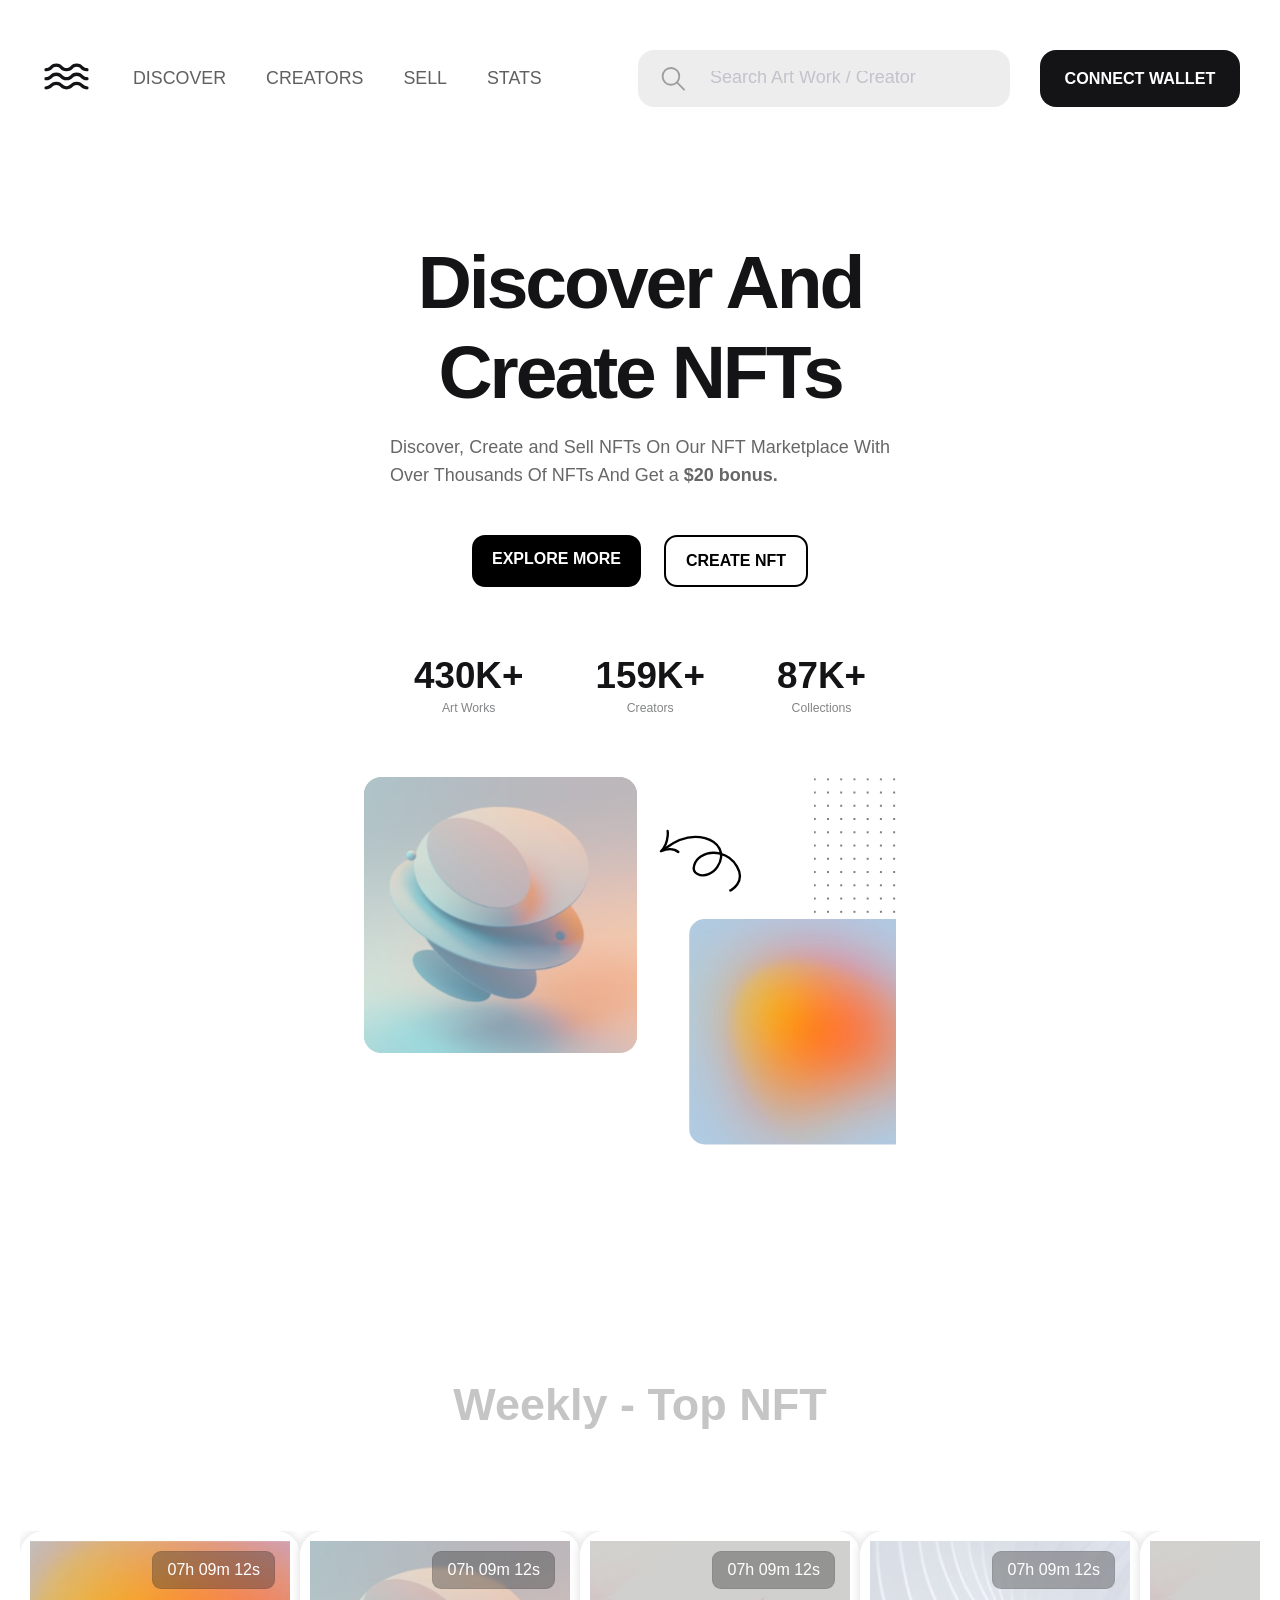
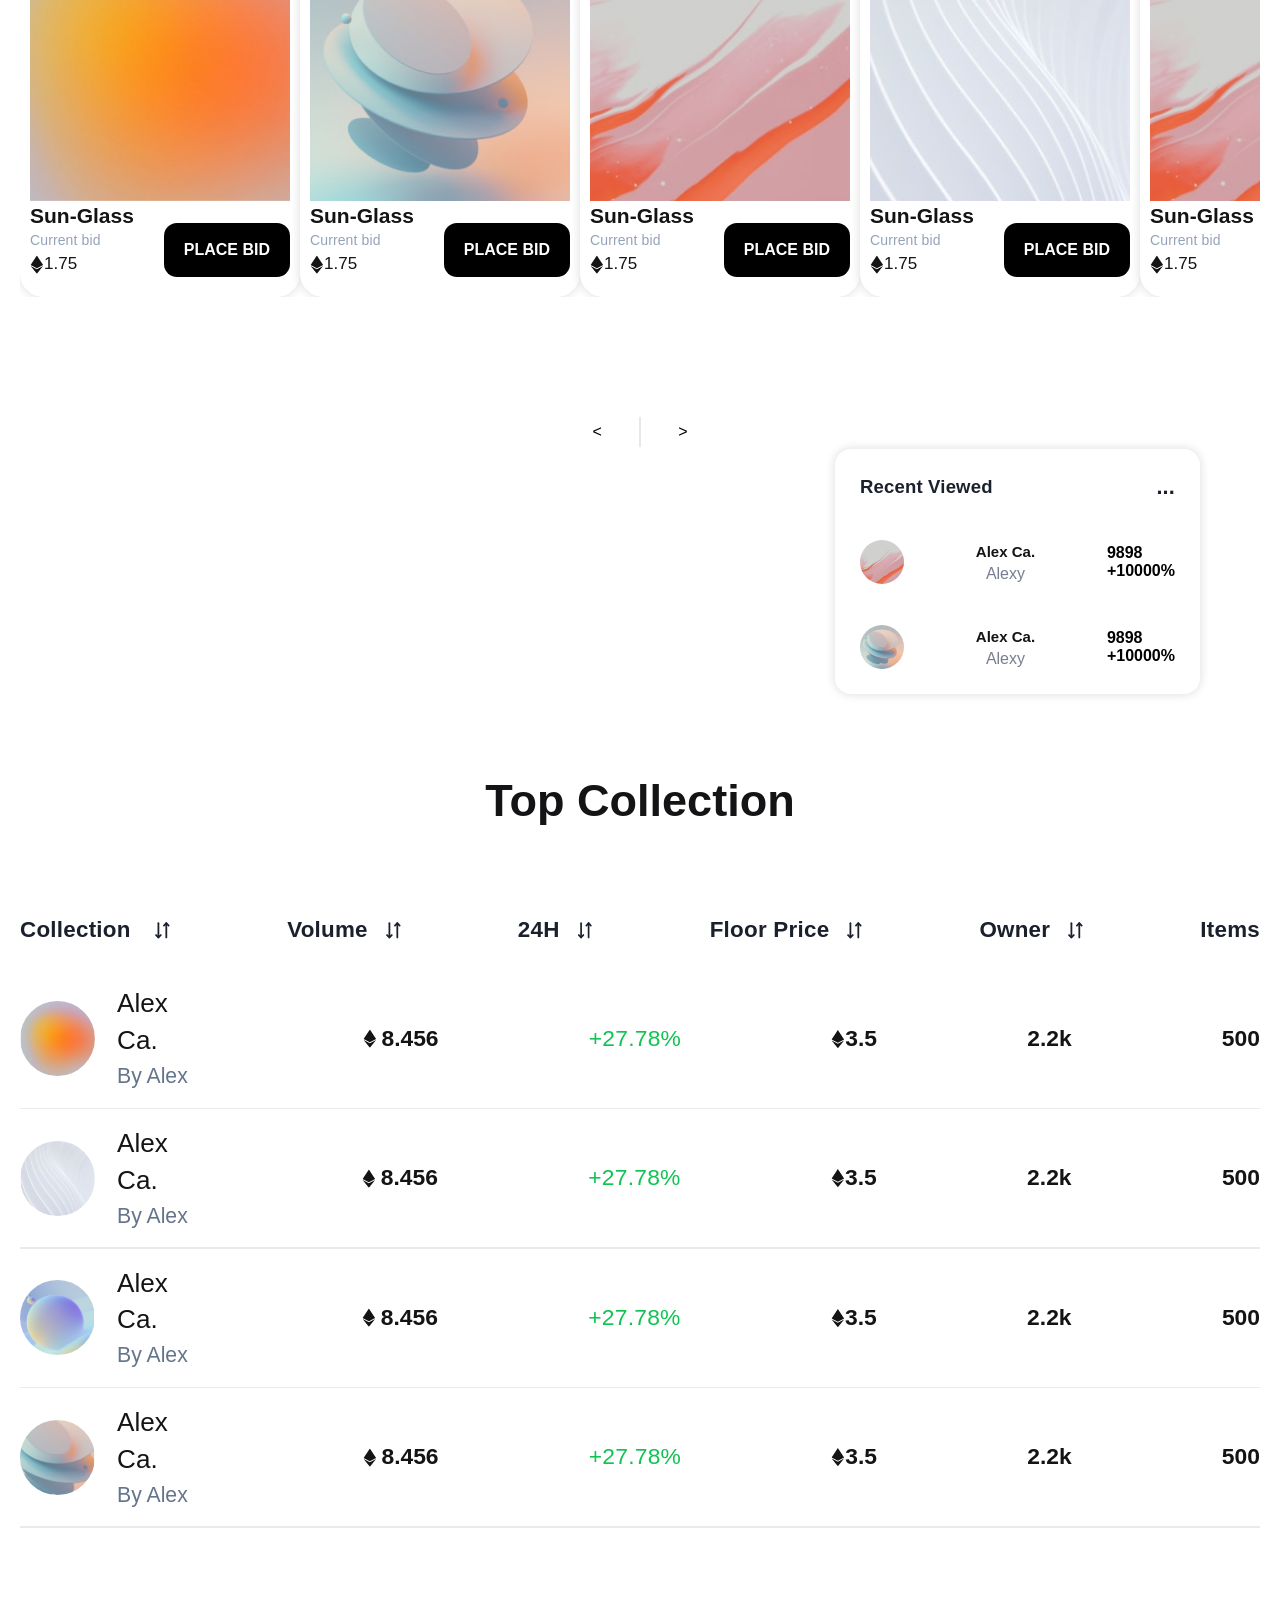
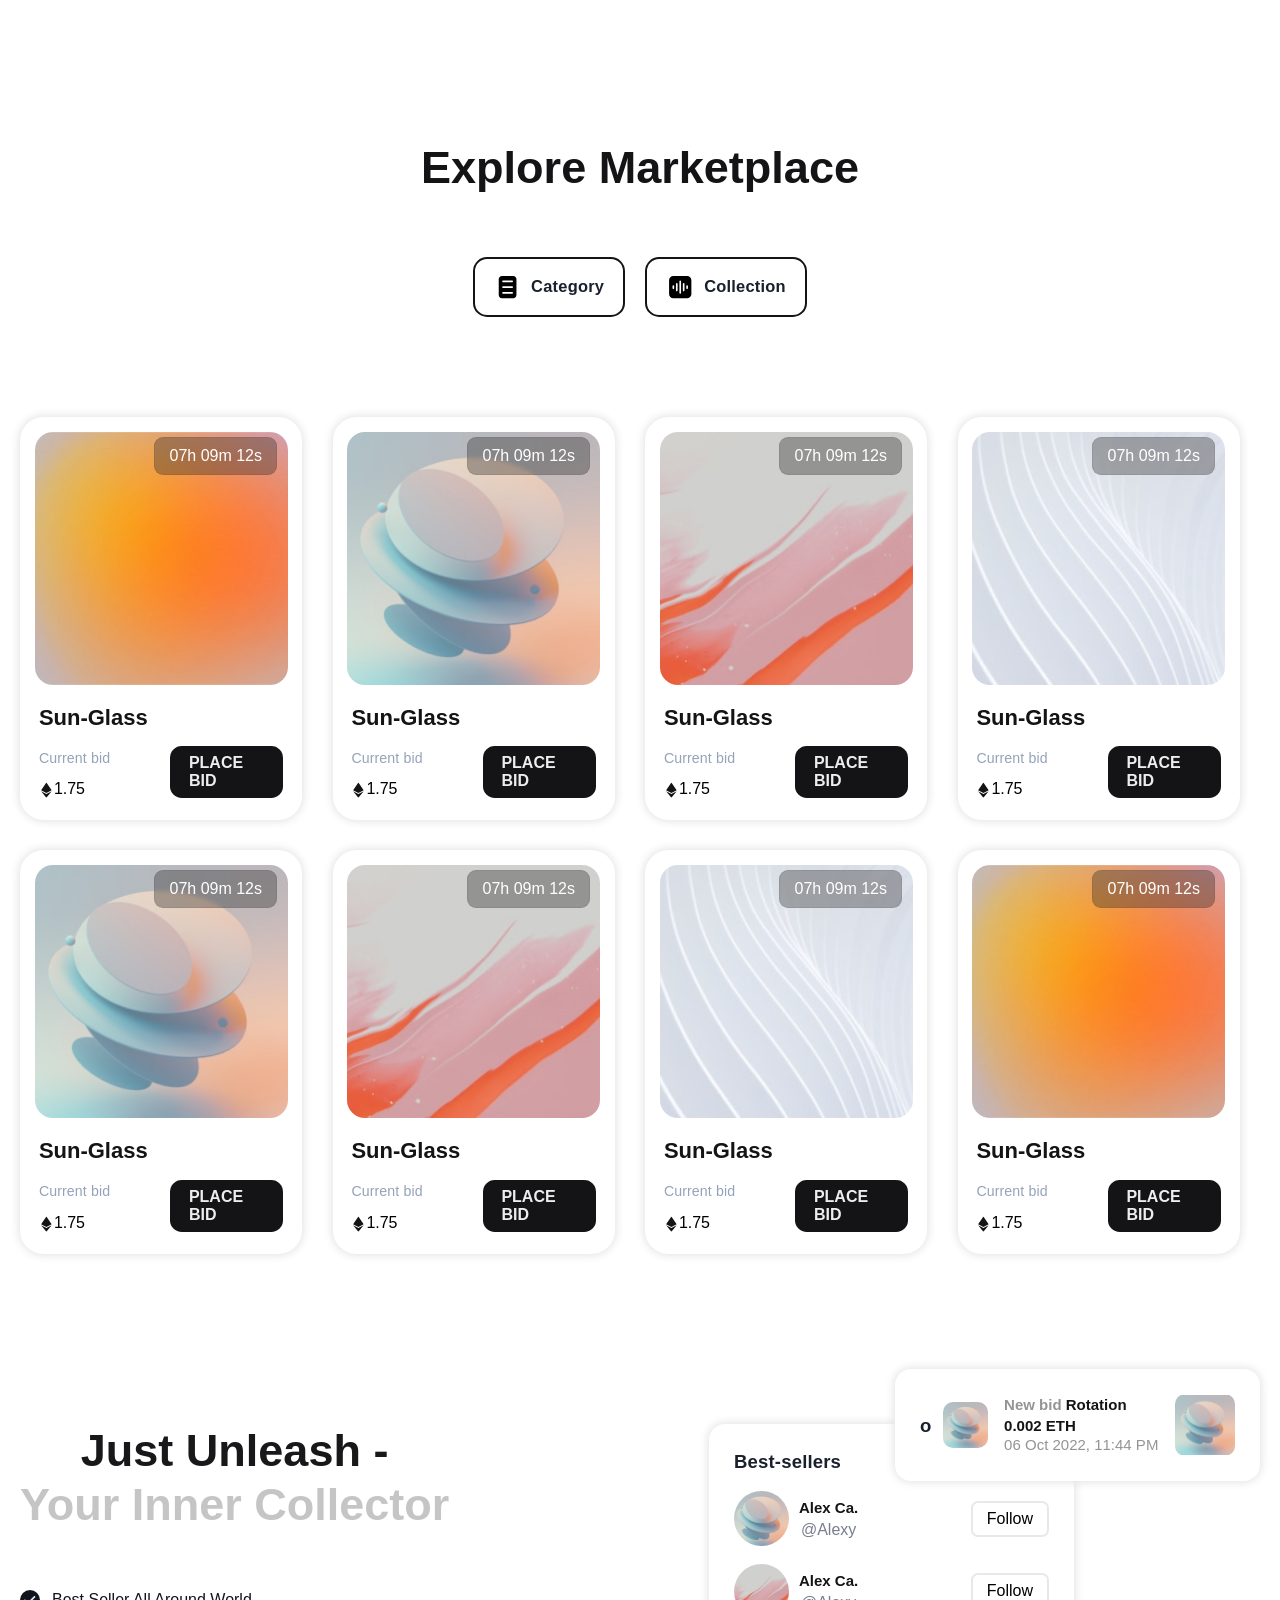
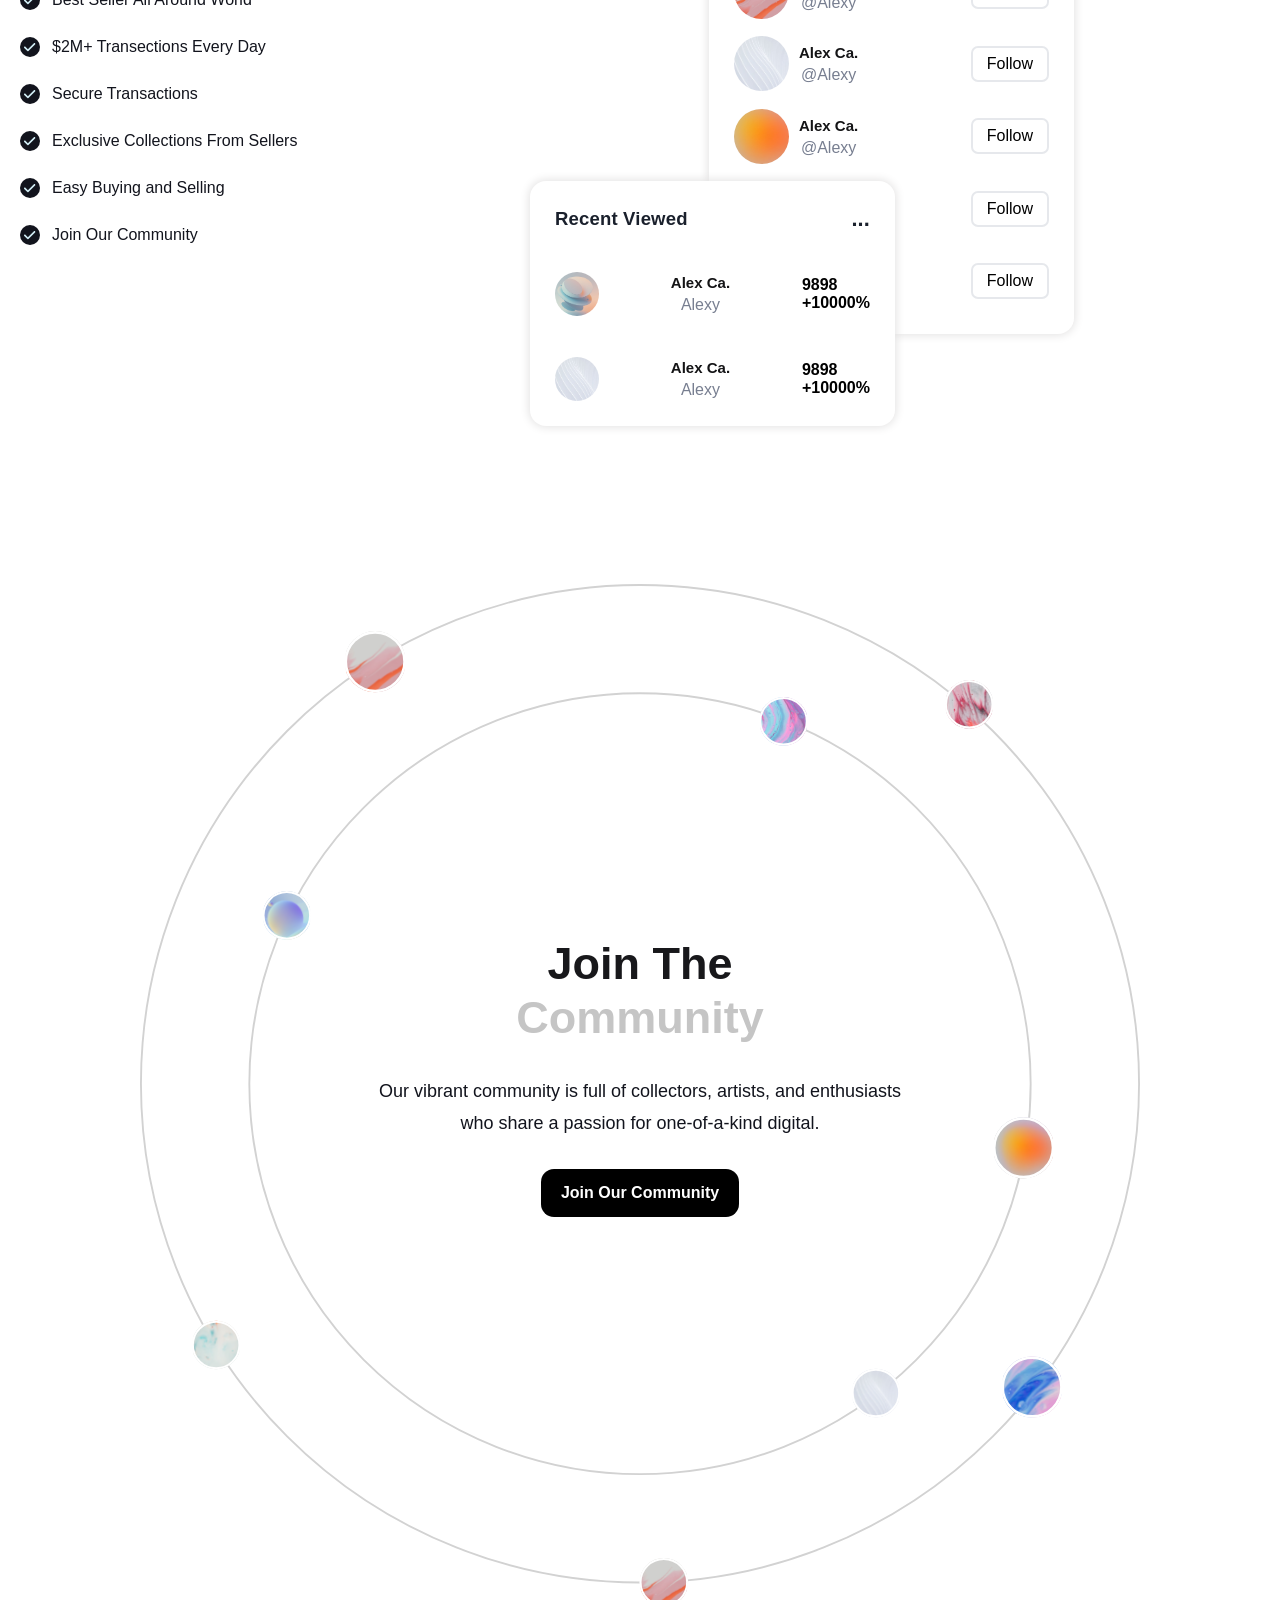
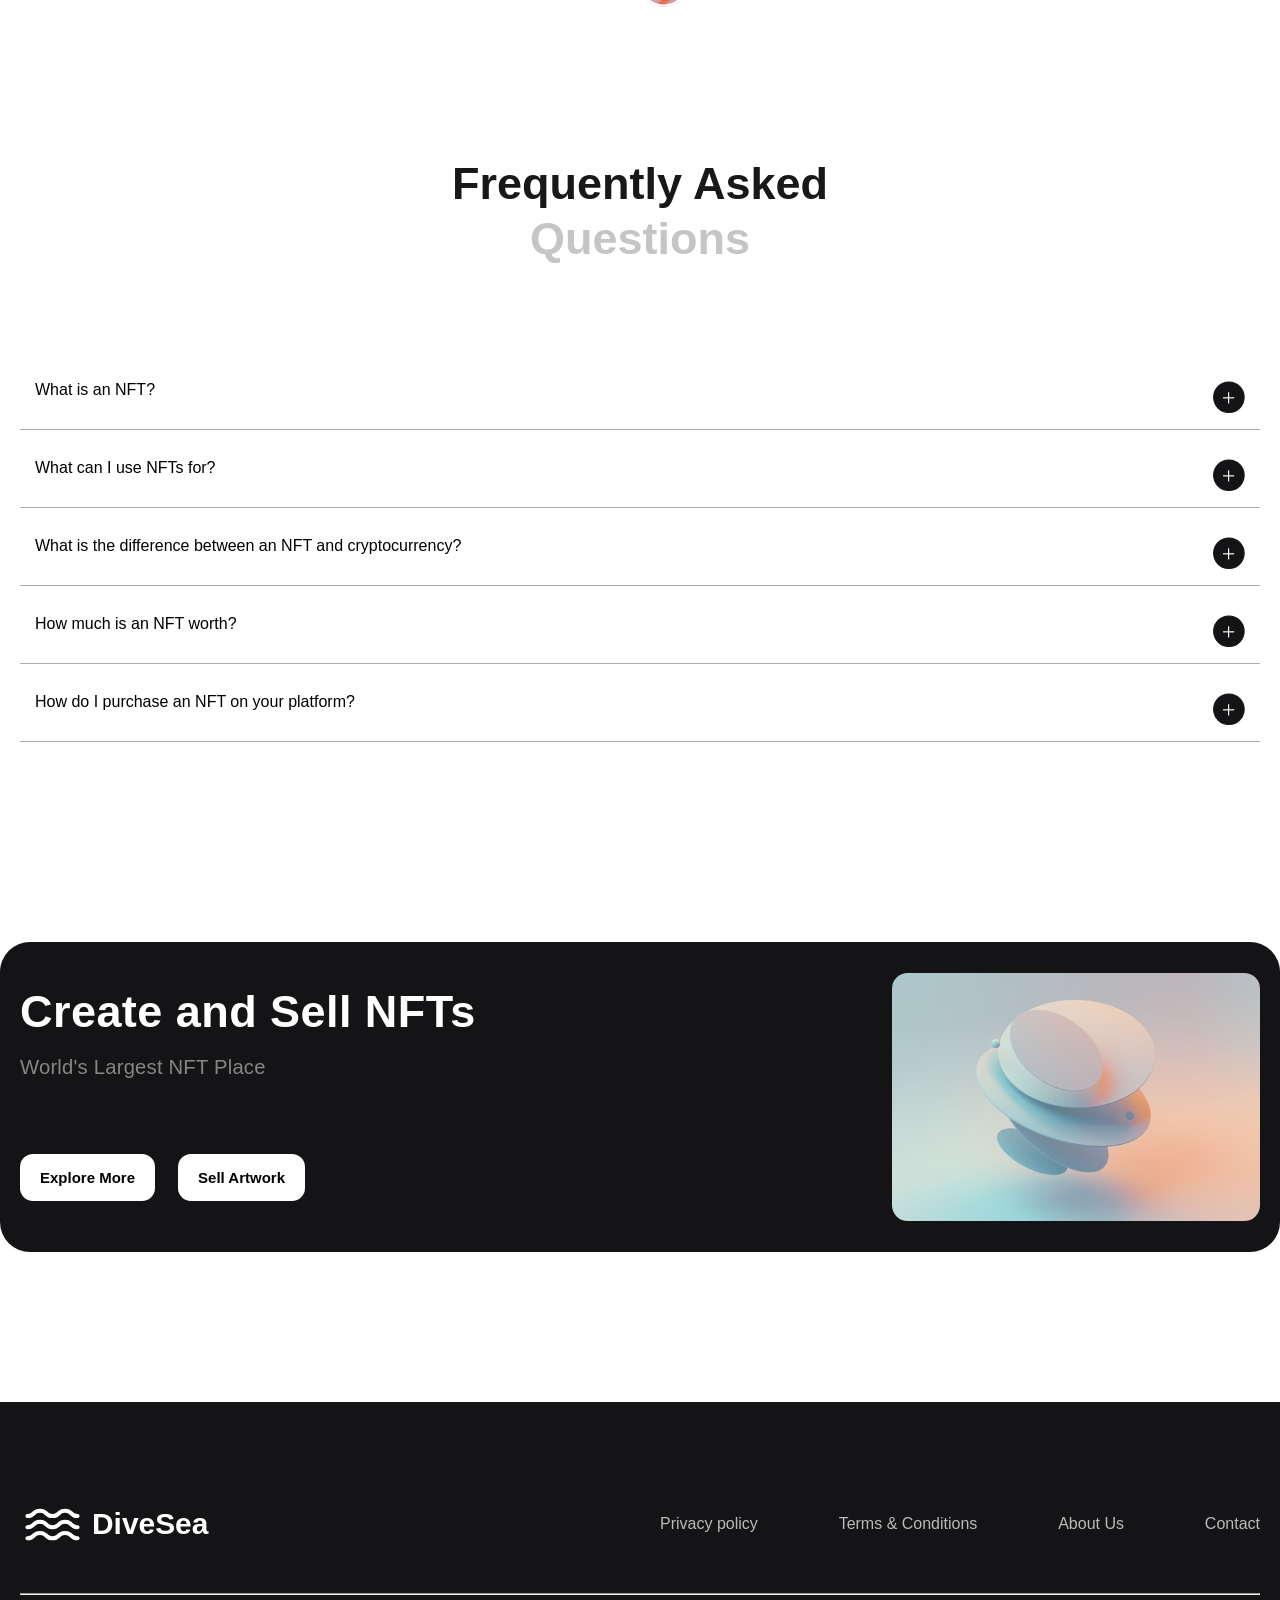
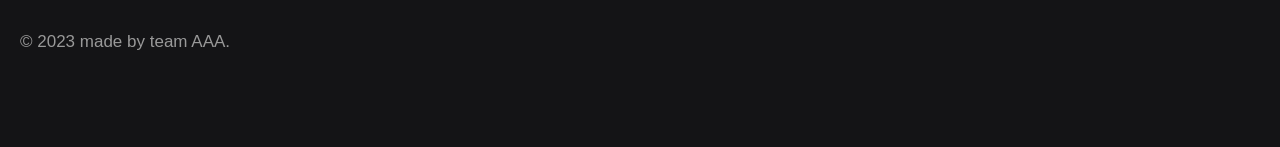
==== commit bcbd191e: "done" ====
--- a/index.html
+++ b/index.html
@@ -4,9 +4,10 @@
     <meta charset="UTF-8">
     <meta name="viewport" content="width=device-width, initial-scale=1.0">
     <meta property="og:title" content="Discover And Create NFTs" />
-    <meta property="og:description" content="SOSISKA V TESTE < SAMSA" />
+    <meta property="og:description" content="SOSISKA V TESTE : SAMSA" />
     <meta property="og:type" content="website" />
     <meta property="og:locale" content="en_US" />
+    <meta property="og:image" content="./images/image.jpg" />
     <!-- <meta property="og:image" content="" /> -->
 
     <title>DiveSea. Discover And Create NFTs</title>
@@ -15,10 +16,14 @@
     <link rel="stylesheet" href="./style.css">
     <link rel="stylesheet" href="./media.css">
     <link href="https://fonts.cdnfonts.com/css/inter" rel="stylesheet">
-    <link rel="stylesheet" href="https://cdn.jsdelivr.net/npm/swiper@11/swiper-bundle.min.css"/>
+
+    <link
+    rel="stylesheet"
+    href="https://cdn.jsdelivr.net/npm/swiper@11/swiper-bundle.min.css"
+  />
+  
     <link rel="stylesheet" href="https://cdnjs.cloudflare.com/ajax/libs/animate.css/4.1.1/animate.min.css"/>
 
-    <script src="https://cdn.jsdelivr.net/npm/swiper@11/swiper-bundle.min.js"></script>
     <script src="./js/wow.min.js"></script>
     <script>
         new WOW().init();
@@ -80,7 +85,7 @@
     <section class="page-1 pad">
         <div class="page-1-wrapper">
             <p class="page-1-top">Weekly - Top NFT</p>
-            <div class="mySwiper">
+            <div class="swiper">
                 <div class="swiper-wrapper">
                     <div class="swiper-slide">
                         <div class="block-time">07h 09m 12s</div>
@@ -154,7 +159,7 @@
                             <div class="left-btn">PLACE BID</div>
                         </div>
                     </div>
-                    <div class="swiper-slide ">
+                    <div class="swiper-slide">
                         <div class="block-time">07h 09m 12s</div>
                         <img src="./images/image3.png" alt="image">
                         <div class="l">
@@ -677,27 +682,28 @@
         </div>
     </footer>
 
-    <script>
-        let swiper = new Swiper(".mySwiper", {
-            loop: true,
-            slidesPerView: "auto",
-            navigation: {
-              nextEl: ".right",
-              prevEl: ".left",
-            },
-            spaceBetween: 40,
-            breakpoints: {
-                200: {
-                    slidesPerView: 1,
-                    loop: false,
-                    width: 280
-                },
-                465: {
-                    slidesPerView: 'auto',
-                } 
-            }
-        });
-    </script>
+    <script type="module">
+      import Swiper from 'https://cdn.jsdelivr.net/npm/swiper@11/swiper-bundle.min.mjs'
+      const swiper = new Swiper('.swiper', {
+        slidesPerView: 'auto',
+        spaceBetween:0,
+        slidesPerView:1,
+        breakpoints: {
+          560: {
+            slidesPerView: 2,
+            spaceBetween: 20
+          },
+          840: {
+            slidesPerView: 3,
+            spaceBetween: 30
+          },
+          1200: {
+            slidesPerView: 4,
+            spaceBetween: 30
+          },
+        }
+    });
+    </script>    
 
     <script src="./js/script.js"></script>
     <script src="./js/media.js"></script>
--- a/media.css
+++ b/media.css
@@ -266,6 +266,7 @@
     -webkit-box-align: start;
         -ms-flex-align: start;
             align-items: flex-start;
+    font-size: 18px;
   }
   #footer-links {
     gap: 10px;
@@ -300,6 +301,21 @@
     position: relative;
     top: 120px;
   }
+  .top-collection-names * {
+    font-size: 18px !important;
+  }
+  .big-text {
+    font-size: 50px;
+  }
+  header {
+    padding-top: 20px !important;
+  }
+  h1,
+  .h1,
+  .join-community-text-bottom,
+  .join-community-text-top {
+    font-size: 35px !important;
+  }
 }
 @media (max-width: 584px) {
   .right-arrow {
